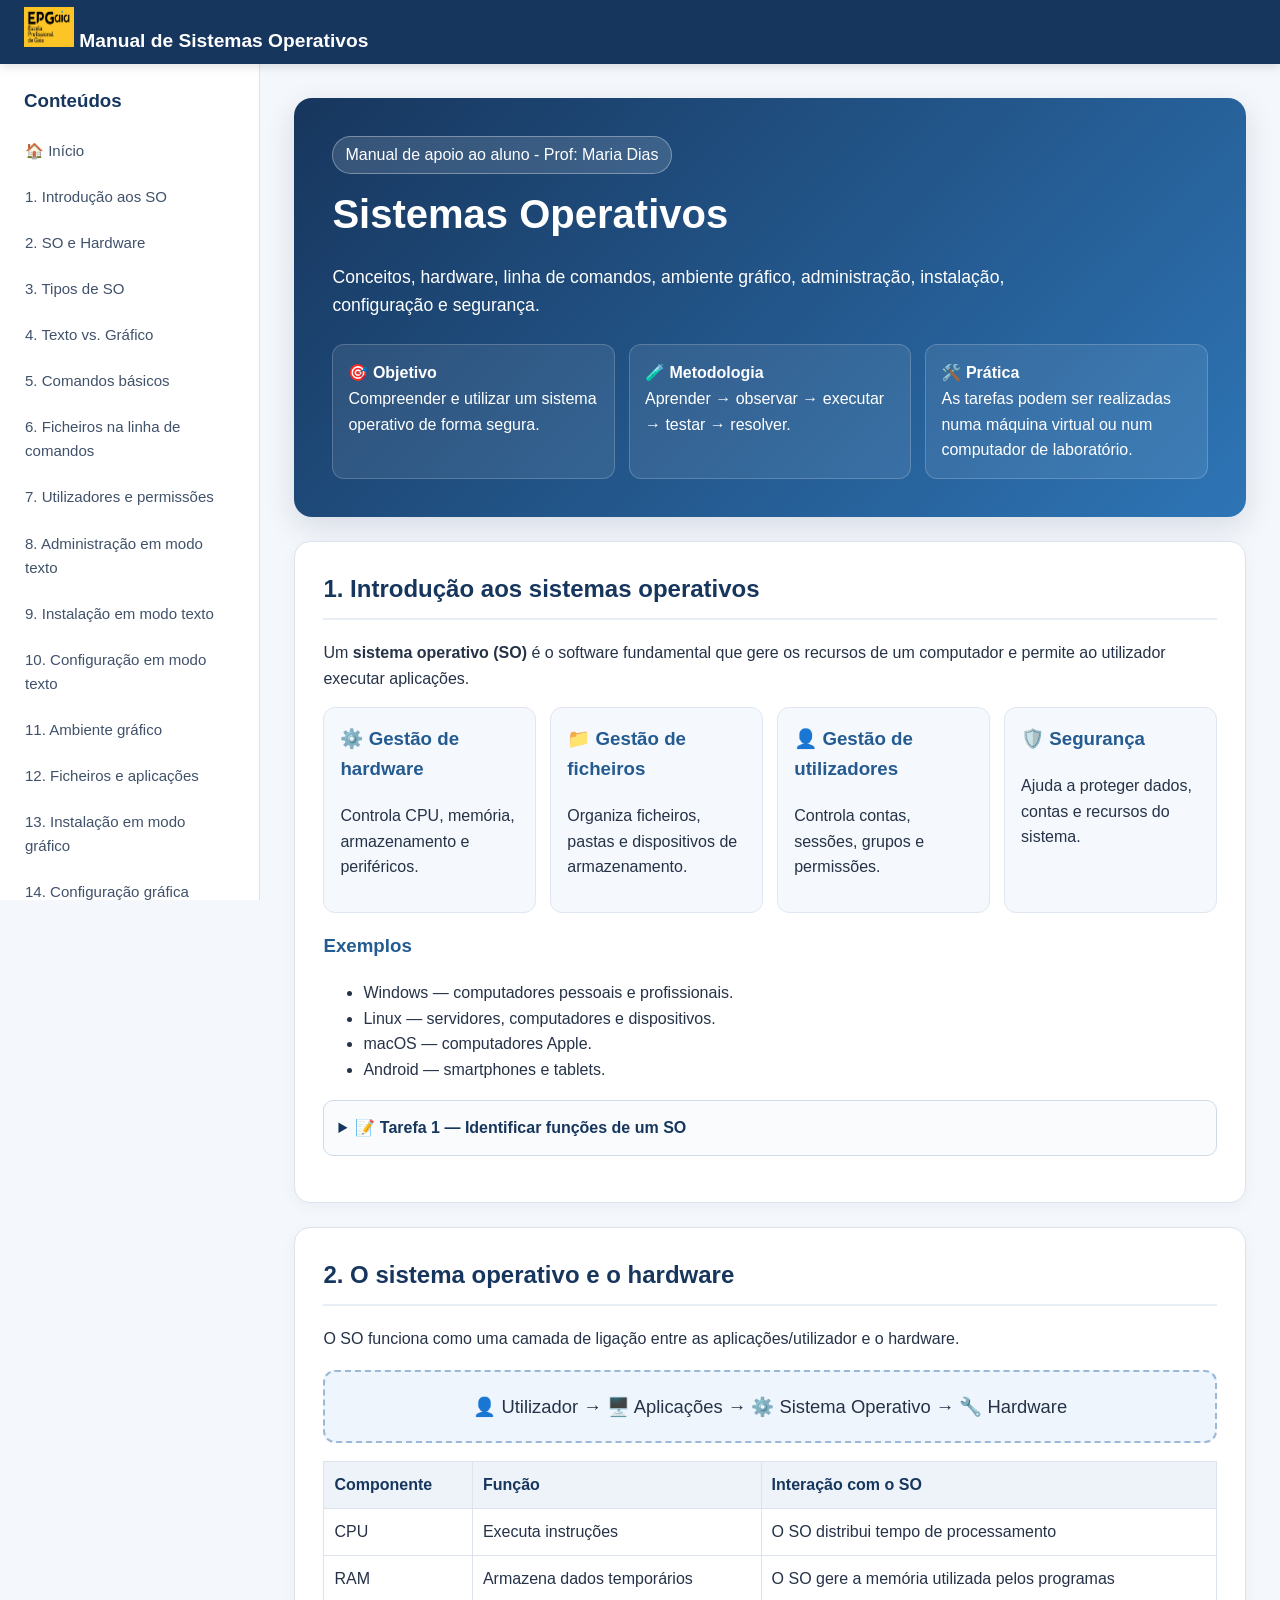
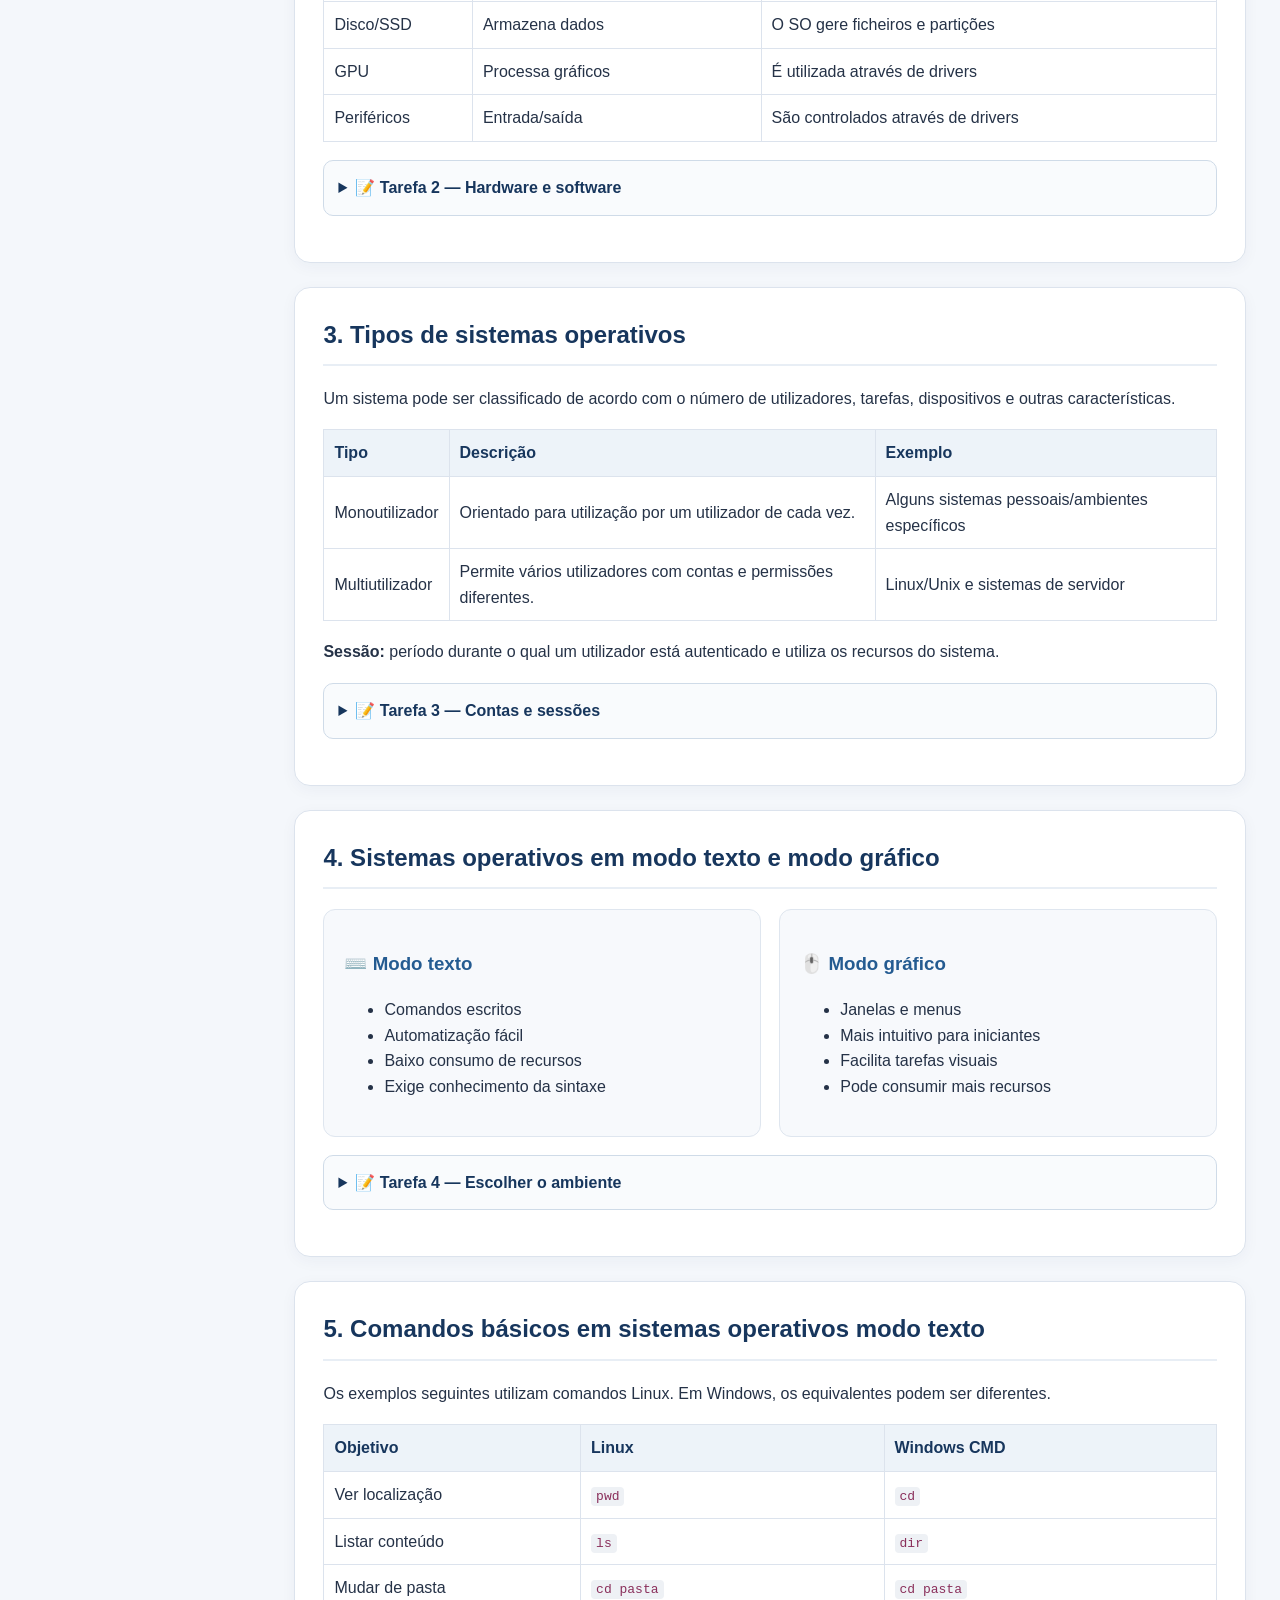
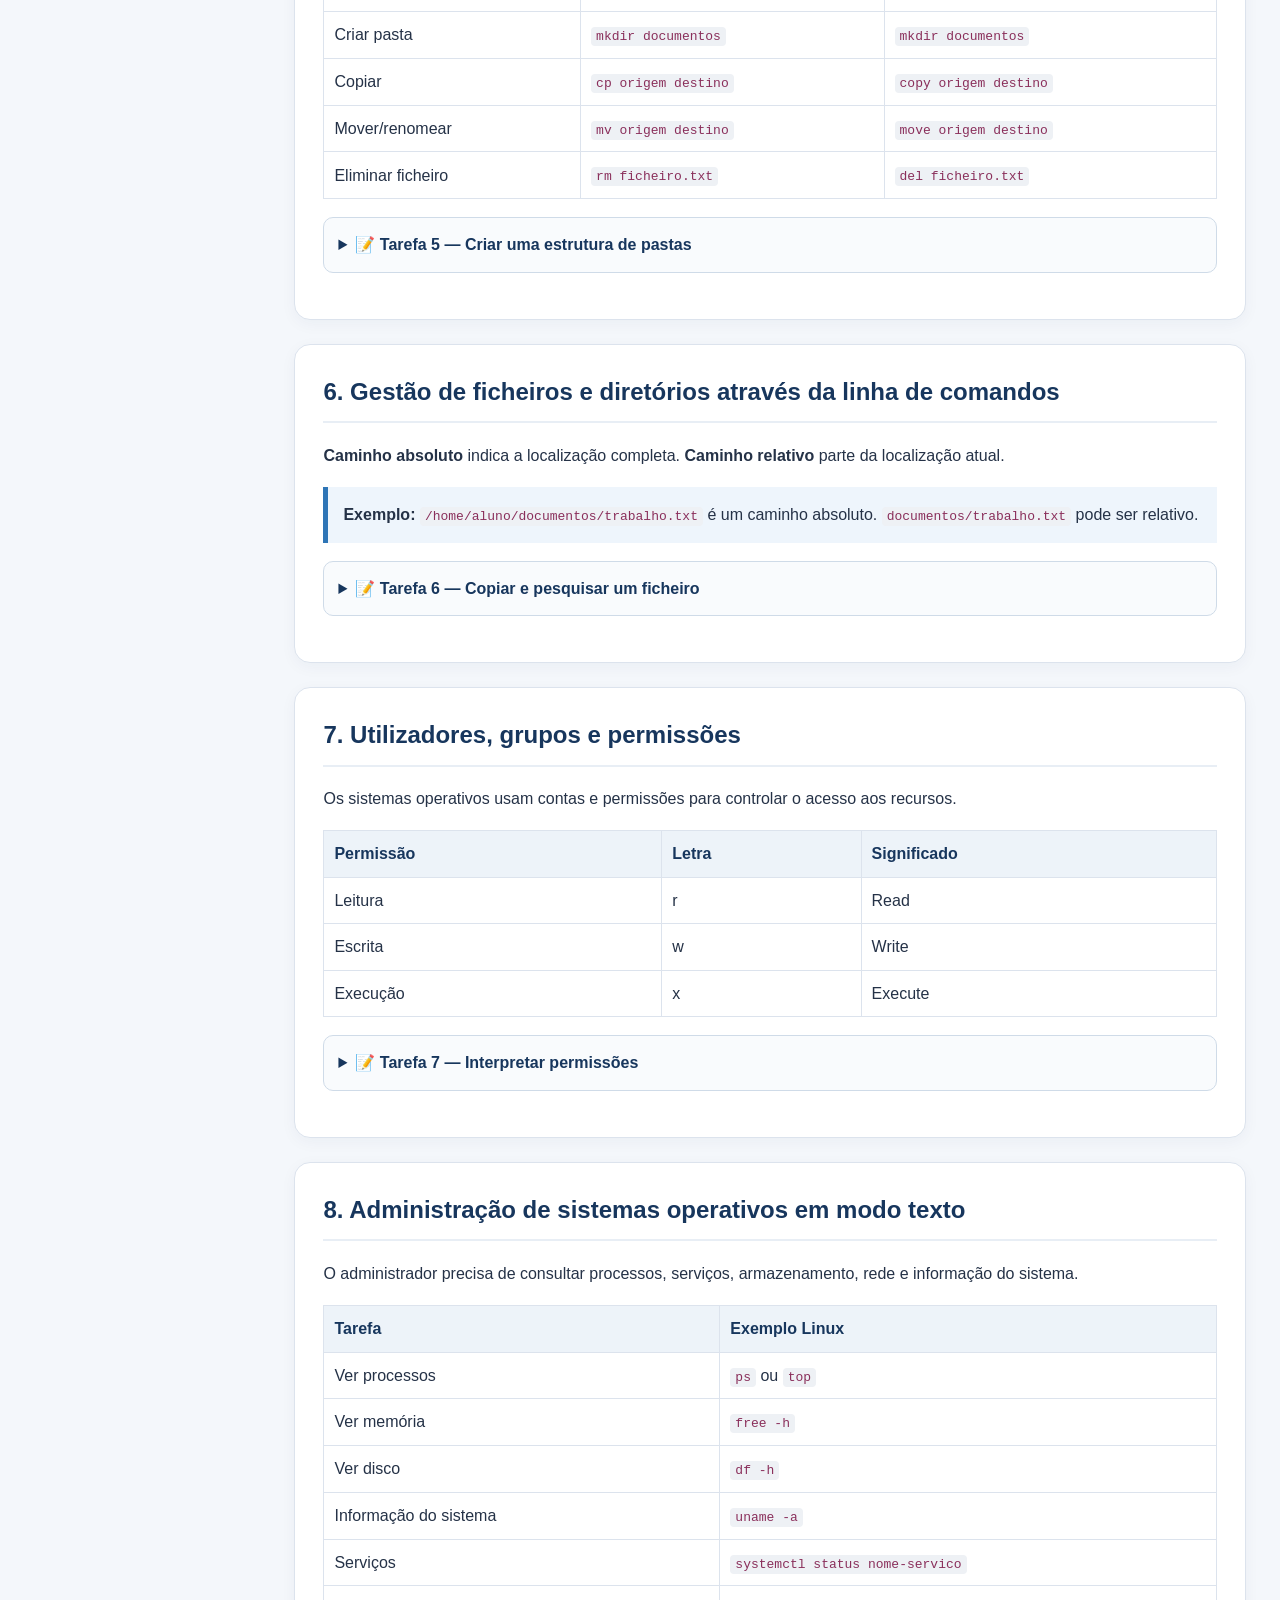
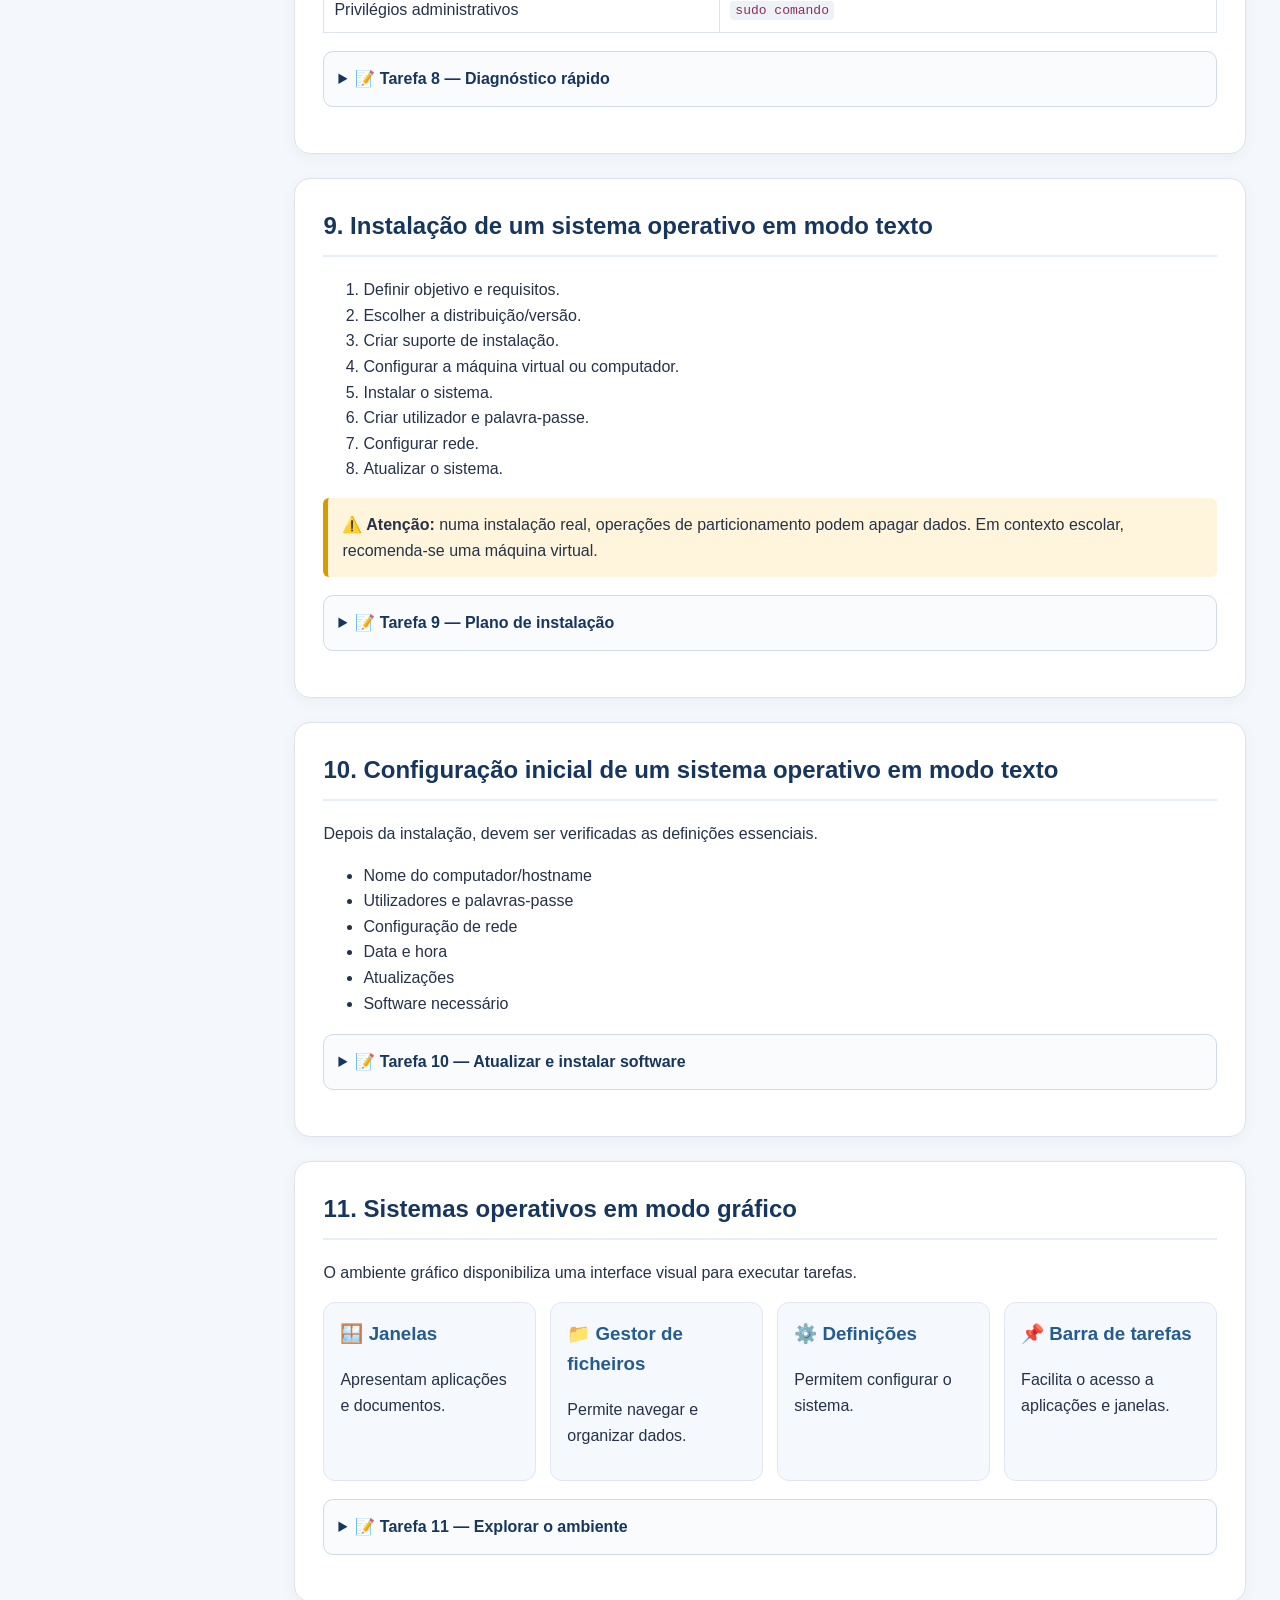
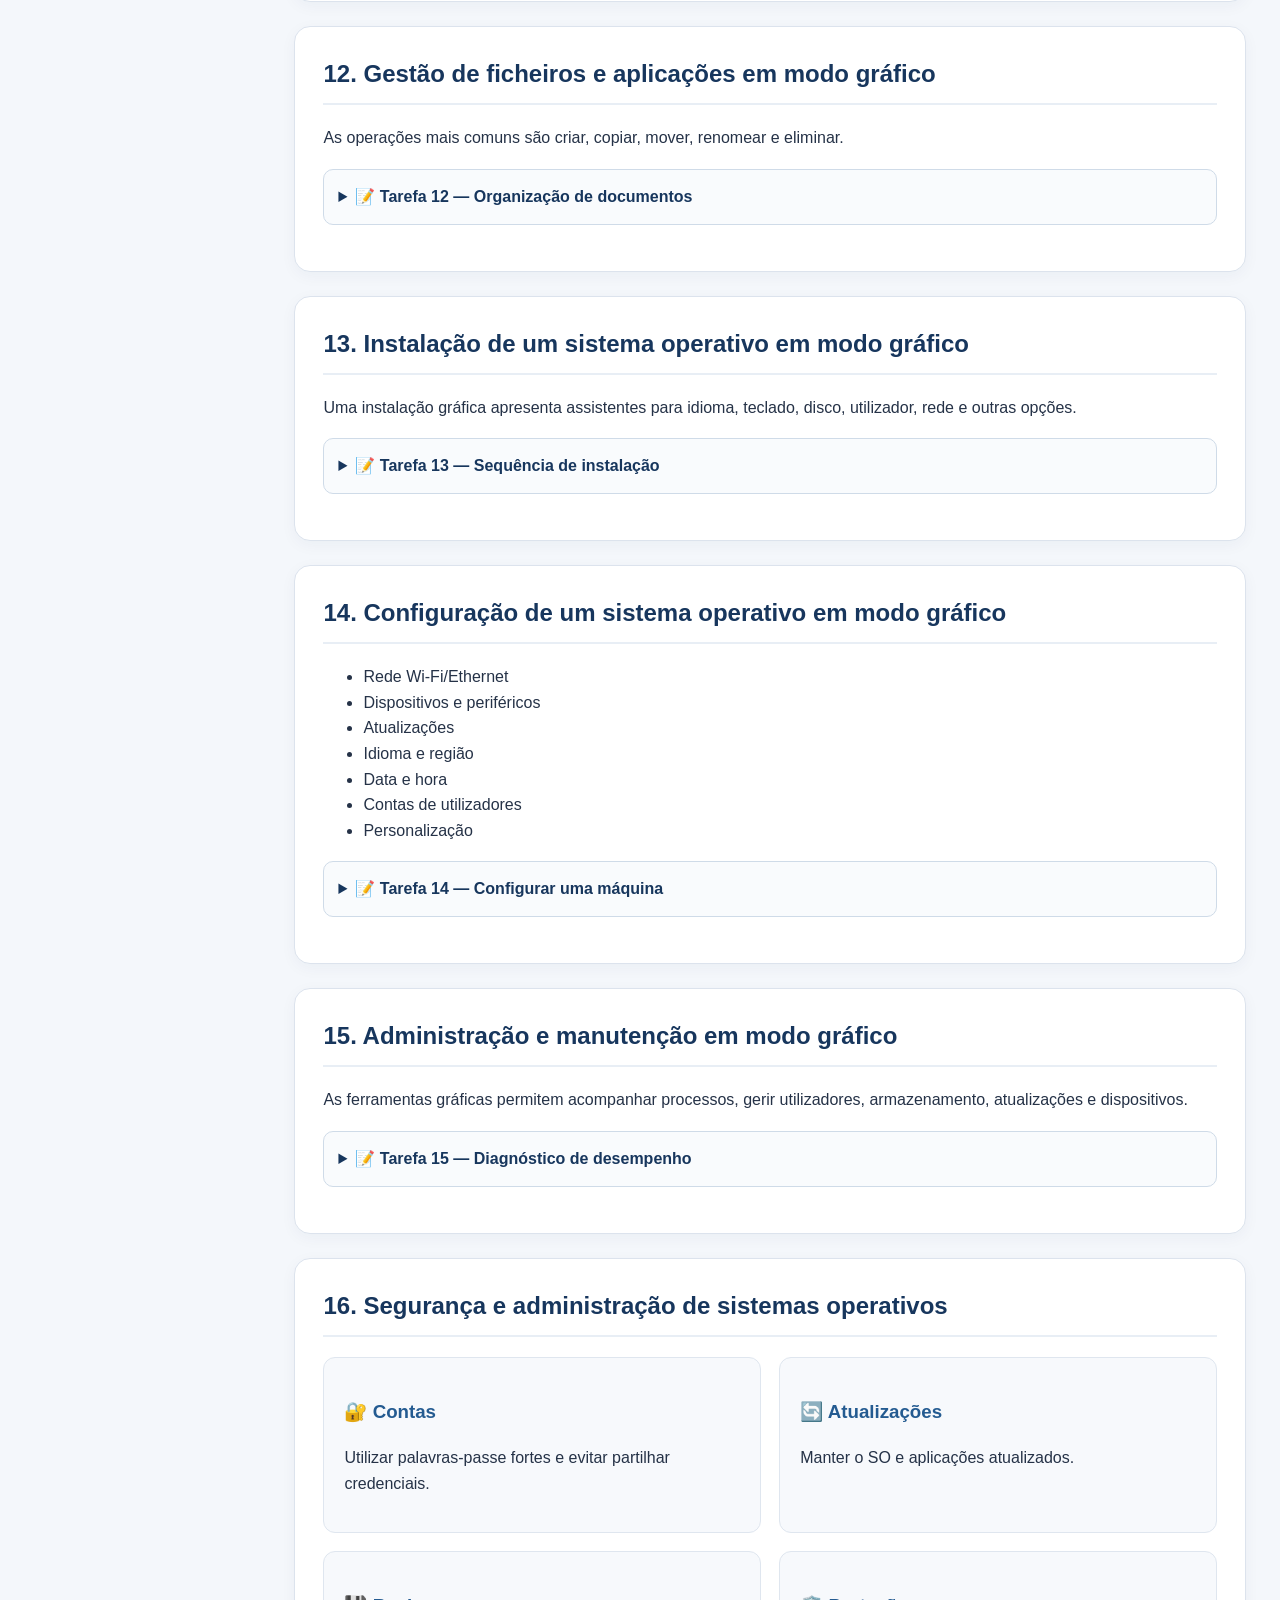
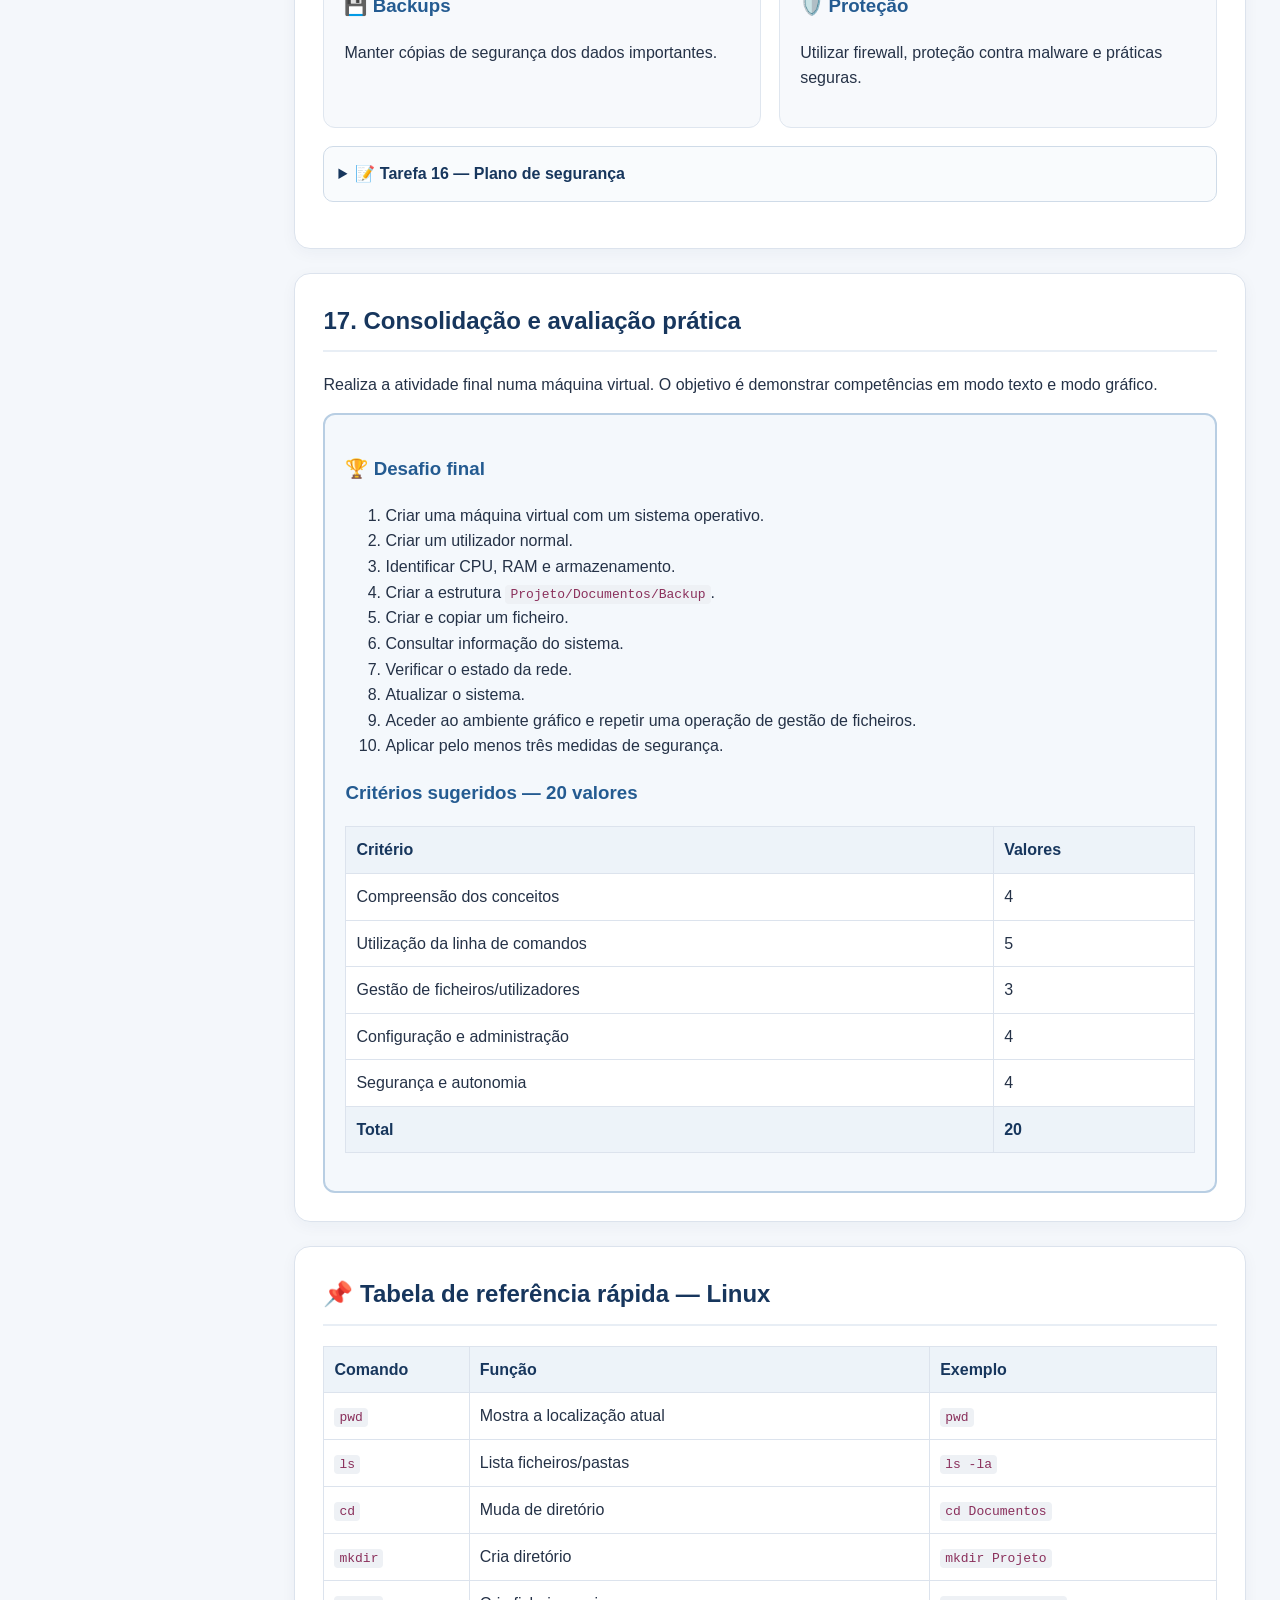
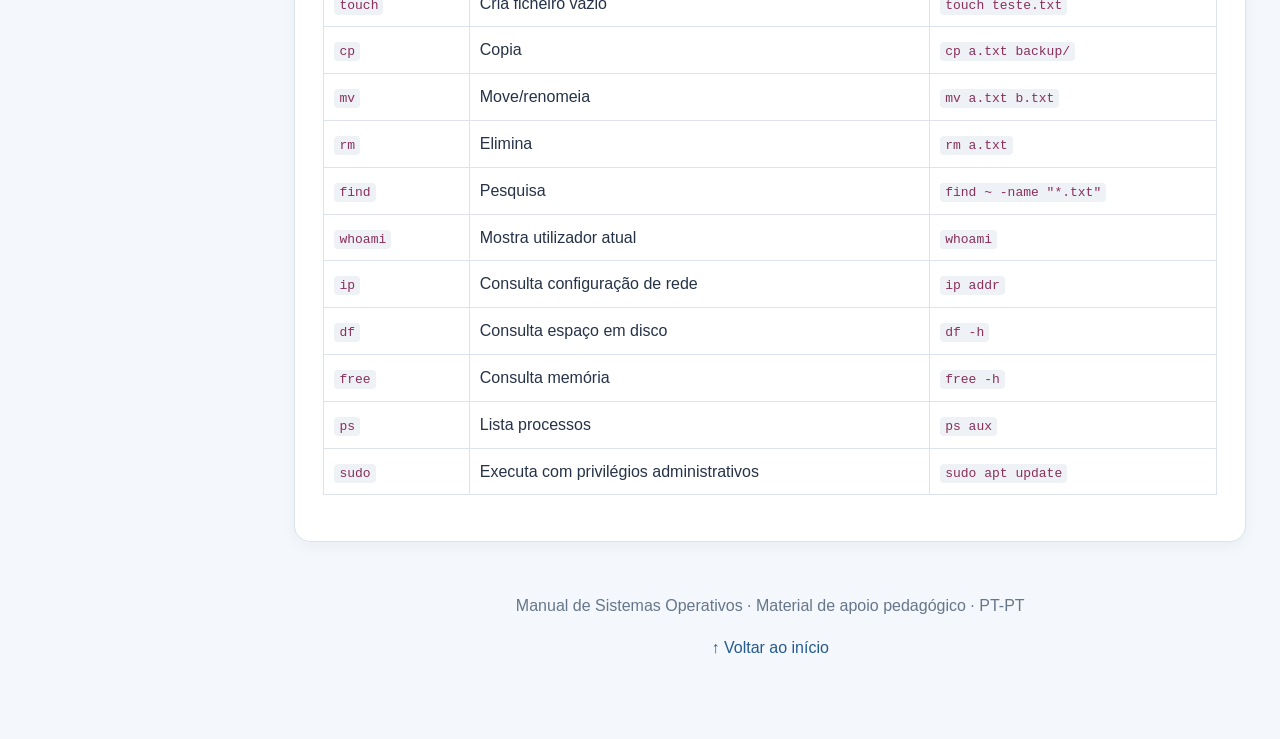
==== index.html @ 86d4cfb2 "Add files via upload" ====
<!DOCTYPE html>
<html lang="pt-PT">
<head>
  <meta charset="UTF-8">
  <meta name="viewport" content="width=device-width, initial-scale=1.0">
  <title>Manual de Sistemas Operativos</title>
  <link rel="stylesheet" href="style.css">
</head>
<body>
<header class="topbar">
  <div class="brand"><img src="logo.png" width="50" height="40">
 Manual de Sistemas Operativos</div>
  <button class="menu-btn" onclick="document.body.classList.toggle('menu-open')">☰</button>
</header>

<div class="layout">
<aside class="sidebar">
  <h3>Conteúdos</h3>
  <nav>
    <a href="#inicio">🏠 Início</a>
    <a href="#so">1. Introdução aos SO</a>
    <a href="#hardware">2. SO e Hardware</a>
    <a href="#tipos">3. Tipos de SO</a>
    <a href="#texto-grafico">4. Texto vs. Gráfico</a>
    <a href="#comandos">5. Comandos básicos</a>
    <a href="#ficheiros-cli">6. Ficheiros na linha de comandos</a>
    <a href="#utilizadores">7. Utilizadores e permissões</a>
    <a href="#admin-cli">8. Administração em modo texto</a>
    <a href="#instalacao-cli">9. Instalação em modo texto</a>
    <a href="#config-cli">10. Configuração em modo texto</a>
    <a href="#ambiente-grafico">11. Ambiente gráfico</a>
    <a href="#ficheiros-gui">12. Ficheiros e aplicações</a>
    <a href="#instalacao-gui">13. Instalação em modo gráfico</a>
    <a href="#config-gui">14. Configuração gráfica</a>
    <a href="#admin-gui">15. Administração e manutenção</a>
    <a href="#seguranca">16. Segurança</a>
    <a href="#avaliacao">17. Consolidação e avaliação</a>
    <a href="#comandos-ref">📌 Tabela de comandos</a>
  </nav>
</aside>

<main class="content">
<section id="inicio" class="hero">
  <span class="badge">Manual de apoio ao aluno - Prof: Maria Dias</span>
  <h1>Sistemas Operativos</h1>
  <p>Conceitos, hardware, linha de comandos, ambiente gráfico, administração, instalação, configuração e segurança.</p>
  <div class="hero-grid">
    <div><strong>🎯 Objetivo</strong><br>Compreender e utilizar um sistema operativo de forma segura.</div>
    <div><strong>🧪 Metodologia</strong><br>Aprender → observar → executar → testar → resolver.</div>
    <div><strong>🛠️ Prática</strong><br>As tarefas podem ser realizadas numa máquina virtual ou num computador de laboratório.</div>
  </div>
</section>

<section id="so" class="topic">
<h2>1. Introdução aos sistemas operativos</h2>
<p>Um <strong>sistema operativo (SO)</strong> é o software fundamental que gere os recursos de um computador e permite ao utilizador executar aplicações.</p>
<div class="cards">
<div class="card"><h3>⚙️ Gestão de hardware</h3><p>Controla CPU, memória, armazenamento e periféricos.</p></div>
<div class="card"><h3>📁 Gestão de ficheiros</h3><p>Organiza ficheiros, pastas e dispositivos de armazenamento.</p></div>
<div class="card"><h3>👤 Gestão de utilizadores</h3><p>Controla contas, sessões, grupos e permissões.</p></div>
<div class="card"><h3>🛡️ Segurança</h3><p>Ajuda a proteger dados, contas e recursos do sistema.</p></div>
</div>
<h3>Exemplos</h3>
<ul><li>Windows — computadores pessoais e profissionais.</li><li>Linux — servidores, computadores e dispositivos.</li><li>macOS — computadores Apple.</li><li>Android — smartphones e tablets.</li></ul>
<details><summary>📝 Tarefa 1 — Identificar funções de um SO</summary>
<p><strong>Enunciado:</strong> Indica quatro funções de um sistema operativo e apresenta dois exemplos de sistemas operativos.</p>
<p><strong>Resolução exemplo:</strong> Gestão do hardware, gestão de ficheiros, gestão de utilizadores e gestão de processos. Exemplos: Windows e Linux.</p>
</details>
</section>

<section id="hardware" class="topic">
<h2>2. O sistema operativo e o hardware</h2>
<p>O SO funciona como uma camada de ligação entre as aplicações/utilizador e o hardware.</p>
<div class="diagram">👤 Utilizador → 🖥️ Aplicações → ⚙️ Sistema Operativo → 🔧 Hardware</div>
<table><tr><th>Componente</th><th>Função</th><th>Interação com o SO</th></tr>
<tr><td>CPU</td><td>Executa instruções</td><td>O SO distribui tempo de processamento</td></tr>
<tr><td>RAM</td><td>Armazena dados temporários</td><td>O SO gere a memória utilizada pelos programas</td></tr>
<tr><td>Disco/SSD</td><td>Armazena dados</td><td>O SO gere ficheiros e partições</td></tr>
<tr><td>GPU</td><td>Processa gráficos</td><td>É utilizada através de drivers</td></tr>
<tr><td>Periféricos</td><td>Entrada/saída</td><td>São controlados através de drivers</td></tr>
</table>
<details><summary>📝 Tarefa 2 — Hardware e software</summary>
<p><strong>Enunciado:</strong> Um aluno abre um editor de texto e escreve uma frase. Identifica pelo menos quatro componentes de hardware envolvidos.</p>
<p><strong>Resolução exemplo:</strong> CPU processa instruções; RAM mantém o programa e dados em utilização; teclado fornece entrada; monitor apresenta a informação; SSD pode armazenar o ficheiro.</p>
</details>
</section>

<section id="tipos" class="topic">
<h2>3. Tipos de sistemas operativos</h2>
<p>Um sistema pode ser classificado de acordo com o número de utilizadores, tarefas, dispositivos e outras características.</p>
<table><tr><th>Tipo</th><th>Descrição</th><th>Exemplo</th></tr>
<tr><td>Monoutilizador</td><td>Orientado para utilização por um utilizador de cada vez.</td><td>Alguns sistemas pessoais/ambientes específicos</td></tr>
<tr><td>Multiutilizador</td><td>Permite vários utilizadores com contas e permissões diferentes.</td><td>Linux/Unix e sistemas de servidor</td></tr>
</table>
<p><strong>Sessão:</strong> período durante o qual um utilizador está autenticado e utiliza os recursos do sistema.</p>
<details><summary>📝 Tarefa 3 — Contas e sessões</summary>
<p><strong>Enunciado:</strong> Explica a diferença entre utilizador e sessão.</p>
<p><strong>Resolução:</strong> O utilizador é uma identidade/conta com credenciais e permissões. A sessão é o período de utilização iniciado depois da autenticação.</p>
</details>
</section>

<section id="texto-grafico" class="topic">
<h2>4. Sistemas operativos em modo texto e modo gráfico</h2>
<div class="compare">
<div><h3>⌨️ Modo texto</h3><ul><li>Comandos escritos</li><li>Automatização fácil</li><li>Baixo consumo de recursos</li><li>Exige conhecimento da sintaxe</li></ul></div>
<div><h3>🖱️ Modo gráfico</h3><ul><li>Janelas e menus</li><li>Mais intuitivo para iniciantes</li><li>Facilita tarefas visuais</li><li>Pode consumir mais recursos</li></ul></div>
</div>
<details><summary>📝 Tarefa 4 — Escolher o ambiente</summary>
<p><strong>Enunciado:</strong> Para administrar remotamente um servidor, qual ambiente pode ser particularmente útil?</p>
<p><strong>Resolução exemplo:</strong> O modo texto/terminal é muito útil porque permite administrar o sistema através de SSH, executar comandos rapidamente e automatizar tarefas.</p>
</details>
</section>

<section id="comandos" class="topic">
<h2>5. Comandos básicos em sistemas operativos modo texto</h2>
<p>Os exemplos seguintes utilizam comandos Linux. Em Windows, os equivalentes podem ser diferentes.</p>
<table><tr><th>Objetivo</th><th>Linux</th><th>Windows CMD</th></tr>
<tr><td>Ver localização</td><td><code>pwd</code></td><td><code>cd</code></td></tr>
<tr><td>Listar conteúdo</td><td><code>ls</code></td><td><code>dir</code></td></tr>
<tr><td>Mudar de pasta</td><td><code>cd pasta</code></td><td><code>cd pasta</code></td></tr>
<tr><td>Criar pasta</td><td><code>mkdir documentos</code></td><td><code>mkdir documentos</code></td></tr>
<tr><td>Copiar</td><td><code>cp origem destino</code></td><td><code>copy origem destino</code></td></tr>
<tr><td>Mover/renomear</td><td><code>mv origem destino</code></td><td><code>move origem destino</code></td></tr>
<tr><td>Eliminar ficheiro</td><td><code>rm ficheiro.txt</code></td><td><code>del ficheiro.txt</code></td></tr>
</table>
<details><summary>📝 Tarefa 5 — Criar uma estrutura de pastas</summary>
<p><strong>Objetivo:</strong> criar <code>SO</code>, dentro dela <code>Textos</code> e <code>Imagens</code>.</p>
<p><strong>Resolução Linux:</strong></p>
<pre>mkdir SO
cd SO
mkdir Textos Imagens
ls</pre>
<p><strong>Resultado esperado:</strong> aparecem as pastas <code>Textos</code> e <code>Imagens</code>.</p>
</details>
</section>

<section id="ficheiros-cli" class="topic">
<h2>6. Gestão de ficheiros e diretórios através da linha de comandos</h2>
<p><strong>Caminho absoluto</strong> indica a localização completa. <strong>Caminho relativo</strong> parte da localização atual.</p>
<div class="callout"><strong>Exemplo:</strong> <code>/home/aluno/documentos/trabalho.txt</code> é um caminho absoluto. <code>documentos/trabalho.txt</code> pode ser relativo.</div>
<details><summary>📝 Tarefa 6 — Copiar e pesquisar um ficheiro</summary>
<p><strong>Enunciado:</strong> Cria <code>trabalho.txt</code>, copia-o para <code>backup</code> e procura-o no diretório pessoal.</p>
<p><strong>Resolução Linux:</strong></p>
<pre>touch trabalho.txt
mkdir backup
cp trabalho.txt backup/
find ~ -name "trabalho.txt"</pre>
</details>
</section>

<section id="utilizadores" class="topic">
<h2>7. Utilizadores, grupos e permissões</h2>
<p>Os sistemas operativos usam contas e permissões para controlar o acesso aos recursos.</p>
<table><tr><th>Permissão</th><th>Letra</th><th>Significado</th></tr>
<tr><td>Leitura</td><td>r</td><td>Read</td></tr>
<tr><td>Escrita</td><td>w</td><td>Write</td></tr>
<tr><td>Execução</td><td>x</td><td>Execute</td></tr>
</table>
<details><summary>📝 Tarefa 7 — Interpretar permissões</summary>
<p><strong>Enunciado:</strong> Interpreta <code>-rw-r--r--</code>.</p>
<p><strong>Resolução:</strong> O proprietário pode ler e escrever; o grupo pode ler; os restantes utilizadores podem ler. Não existe permissão de execução.</p>
</details>
</section>

<section id="admin-cli" class="topic">
<h2>8. Administração de sistemas operativos em modo texto</h2>
<p>O administrador precisa de consultar processos, serviços, armazenamento, rede e informação do sistema.</p>
<table><tr><th>Tarefa</th><th>Exemplo Linux</th></tr>
<tr><td>Ver processos</td><td><code>ps</code> ou <code>top</code></td></tr>
<tr><td>Ver memória</td><td><code>free -h</code></td></tr>
<tr><td>Ver disco</td><td><code>df -h</code></td></tr>
<tr><td>Informação do sistema</td><td><code>uname -a</code></td></tr>
<tr><td>Serviços</td><td><code>systemctl status nome-servico</code></td></tr>
<tr><td>Privilégios administrativos</td><td><code>sudo comando</code></td></tr>
</table>
<details><summary>📝 Tarefa 8 — Diagnóstico rápido</summary>
<p><strong>Enunciado:</strong> Um computador está com pouco espaço em disco. Que comando podes usar primeiro?</p>
<p><strong>Resolução:</strong> <code>df -h</code> permite consultar o espaço utilizado e disponível nos sistemas de ficheiros.</p>
</details>
</section>

<section id="instalacao-cli" class="topic">
<h2>9. Instalação de um sistema operativo em modo texto</h2>
<ol><li>Definir objetivo e requisitos.</li><li>Escolher a distribuição/versão.</li><li>Criar suporte de instalação.</li><li>Configurar a máquina virtual ou computador.</li><li>Instalar o sistema.</li><li>Criar utilizador e palavra-passe.</li><li>Configurar rede.</li><li>Atualizar o sistema.</li></ol>
<div class="warning"><strong>⚠️ Atenção:</strong> numa instalação real, operações de particionamento podem apagar dados. Em contexto escolar, recomenda-se uma máquina virtual.</div>
<details><summary>📝 Tarefa 9 — Plano de instalação</summary>
<p><strong>Enunciado:</strong> Cria um plano de instalação de Ubuntu Server numa máquina virtual.</p>
<p><strong>Resolução exemplo:</strong> Criar VM → definir RAM/CPU/disco → associar ISO → iniciar instalação → criar utilizador → configurar rede → atualizar pacotes → testar ligação.</p>
</details>
</section>

<section id="config-cli" class="topic">
<h2>10. Configuração inicial de um sistema operativo em modo texto</h2>
<p>Depois da instalação, devem ser verificadas as definições essenciais.</p>
<ul><li>Nome do computador/hostname</li><li>Utilizadores e palavras-passe</li><li>Configuração de rede</li><li>Data e hora</li><li>Atualizações</li><li>Software necessário</li></ul>
<details><summary>📝 Tarefa 10 — Atualizar e instalar software</summary>
<p><strong>Enunciado:</strong> Num Ubuntu/Debian, atualiza a lista de pacotes e instala o editor <code>nano</code>.</p>
<p><strong>Resolução:</strong></p>
<pre>sudo apt update
sudo apt install nano</pre>
</details>
</section>

<section id="ambiente-grafico" class="topic">
<h2>11. Sistemas operativos em modo gráfico</h2>
<p>O ambiente gráfico disponibiliza uma interface visual para executar tarefas.</p>
<div class="cards">
<div class="card"><h3>🪟 Janelas</h3><p>Apresentam aplicações e documentos.</p></div>
<div class="card"><h3>📁 Gestor de ficheiros</h3><p>Permite navegar e organizar dados.</p></div>
<div class="card"><h3>⚙️ Definições</h3><p>Permitem configurar o sistema.</p></div>
<div class="card"><h3>📌 Barra de tarefas</h3><p>Facilita o acesso a aplicações e janelas.</p></div>
</div>
<details><summary>📝 Tarefa 11 — Explorar o ambiente</summary>
<p><strong>Enunciado:</strong> Abre o gestor de ficheiros e identifica: diretório pessoal, barra de navegação, área de conteúdo e definições.</p>
<p><strong>Resolução exemplo:</strong> O aluno deve indicar corretamente cada componente e explicar a sua função.</p>
</details>
</section>

<section id="ficheiros-gui" class="topic">
<h2>12. Gestão de ficheiros e aplicações em modo gráfico</h2>
<p>As operações mais comuns são criar, copiar, mover, renomear e eliminar.</p>
<details><summary>📝 Tarefa 12 — Organização de documentos</summary>
<p><strong>Enunciado:</strong> No ambiente gráfico, cria a pasta <code>ProjetoSO</code> com subpastas <code>Documentos</code>, <code>Imagens</code> e <code>Backup</code>. Cria um ficheiro de texto e copia-o para Backup.</p>
<p><strong>Resolução exemplo:</strong> Criar pasta → abrir pasta → criar três subpastas → criar ficheiro em Documentos → selecionar ficheiro → Copiar → abrir Backup → Colar.</p>
</details>
</section>

<section id="instalacao-gui" class="topic">
<h2>13. Instalação de um sistema operativo em modo gráfico</h2>
<p>Uma instalação gráfica apresenta assistentes para idioma, teclado, disco, utilizador, rede e outras opções.</p>
<details><summary>📝 Tarefa 13 — Sequência de instalação</summary>
<p><strong>Enunciado:</strong> Ordena: criar utilizador; selecionar idioma; particionar disco; configurar teclado; instalar ficheiros.</p>
<p><strong>Resolução exemplo:</strong> Idioma → teclado → disco/partições → instalação dos ficheiros → criação/configuração do utilizador. A ordem exata pode variar conforme o instalador.</p>
</details>
</section>

<section id="config-gui" class="topic">
<h2>14. Configuração de um sistema operativo em modo gráfico</h2>
<ul><li>Rede Wi-Fi/Ethernet</li><li>Dispositivos e periféricos</li><li>Atualizações</li><li>Idioma e região</li><li>Data e hora</li><li>Contas de utilizadores</li><li>Personalização</li></ul>
<details><summary>📝 Tarefa 14 — Configurar uma máquina</summary>
<p><strong>Enunciado:</strong> Configura uma máquina para um novo utilizador: define idioma PT-PT, data/hora corretas, rede e atualizações.</p>
<p><strong>Resolução exemplo:</strong> Abrir Definições → Região/Idioma → Data e hora → Rede → Atualizações → reiniciar se necessário → testar Internet.</p>
</details>
</section>

<section id="admin-gui" class="topic">
<h2>15. Administração e manutenção em modo gráfico</h2>
<p>As ferramentas gráficas permitem acompanhar processos, gerir utilizadores, armazenamento, atualizações e dispositivos.</p>
<details><summary>📝 Tarefa 15 — Diagnóstico de desempenho</summary>
<p><strong>Enunciado:</strong> Um programa deixou de responder. Como podes verificar o problema?</p>
<p><strong>Resolução exemplo:</strong> Abrir o Gestor de Tarefas/Monitor do Sistema, identificar o processo que não responde, verificar CPU/RAM e, se necessário, terminar a aplicação.</p>
</details>
</section>

<section id="seguranca" class="topic">
<h2>16. Segurança e administração de sistemas operativos</h2>
<div class="security-grid">
<div><h3>🔐 Contas</h3><p>Utilizar palavras-passe fortes e evitar partilhar credenciais.</p></div>
<div><h3>🔄 Atualizações</h3><p>Manter o SO e aplicações atualizados.</p></div>
<div><h3>💾 Backups</h3><p>Manter cópias de segurança dos dados importantes.</p></div>
<div><h3>🛡️ Proteção</h3><p>Utilizar firewall, proteção contra malware e práticas seguras.</p></div>
</div>
<details><summary>📝 Tarefa 16 — Plano de segurança</summary>
<p><strong>Enunciado:</strong> Cria cinco regras de segurança para um computador escolar.</p>
<p><strong>Resolução exemplo:</strong> 1) Usar palavra-passe forte; 2) não partilhar credenciais; 3) atualizar o SO; 4) realizar backups; 5) não instalar software de fontes desconhecidas.</p>
</details>
</section>

<section id="avaliacao" class="topic">
<h2>17. Consolidação e avaliação prática</h2>
<p>Realiza a atividade final numa máquina virtual. O objetivo é demonstrar competências em modo texto e modo gráfico.</p>
<div class="task-final">
<h3>🏆 Desafio final</h3>
<ol>
<li>Criar uma máquina virtual com um sistema operativo.</li>
<li>Criar um utilizador normal.</li>
<li>Identificar CPU, RAM e armazenamento.</li>
<li>Criar a estrutura <code>Projeto/Documentos/Backup</code>.</li>
<li>Criar e copiar um ficheiro.</li>
<li>Consultar informação do sistema.</li>
<li>Verificar o estado da rede.</li>
<li>Atualizar o sistema.</li>
<li>Aceder ao ambiente gráfico e repetir uma operação de gestão de ficheiros.</li>
<li>Aplicar pelo menos três medidas de segurança.</li>
</ol>
<h3>Critérios sugeridos — 20 valores</h3>
<table><tr><th>Critério</th><th>Valores</th></tr>
<tr><td>Compreensão dos conceitos</td><td>4</td></tr>
<tr><td>Utilização da linha de comandos</td><td>5</td></tr>
<tr><td>Gestão de ficheiros/utilizadores</td><td>3</td></tr>
<tr><td>Configuração e administração</td><td>4</td></tr>
<tr><td>Segurança e autonomia</td><td>4</td></tr>
<tr><th>Total</th><th>20</th></tr>
</table>
</div>
</section>

<section id="comandos-ref" class="topic">
<h2>📌 Tabela de referência rápida — Linux</h2>
<table><tr><th>Comando</th><th>Função</th><th>Exemplo</th></tr>
<tr><td><code>pwd</code></td><td>Mostra a localização atual</td><td><code>pwd</code></td></tr>
<tr><td><code>ls</code></td><td>Lista ficheiros/pastas</td><td><code>ls -la</code></td></tr>
<tr><td><code>cd</code></td><td>Muda de diretório</td><td><code>cd Documentos</code></td></tr>
<tr><td><code>mkdir</code></td><td>Cria diretório</td><td><code>mkdir Projeto</code></td></tr>
<tr><td><code>touch</code></td><td>Cria ficheiro vazio</td><td><code>touch teste.txt</code></td></tr>
<tr><td><code>cp</code></td><td>Copia</td><td><code>cp a.txt backup/</code></td></tr>
<tr><td><code>mv</code></td><td>Move/renomeia</td><td><code>mv a.txt b.txt</code></td></tr>
<tr><td><code>rm</code></td><td>Elimina</td><td><code>rm a.txt</code></td></tr>
<tr><td><code>find</code></td><td>Pesquisa</td><td><code>find ~ -name "*.txt"</code></td></tr>
<tr><td><code>whoami</code></td><td>Mostra utilizador atual</td><td><code>whoami</code></td></tr>
<tr><td><code>ip</code></td><td>Consulta configuração de rede</td><td><code>ip addr</code></td></tr>
<tr><td><code>df</code></td><td>Consulta espaço em disco</td><td><code>df -h</code></td></tr>
<tr><td><code>free</code></td><td>Consulta memória</td><td><code>free -h</code></td></tr>
<tr><td><code>ps</code></td><td>Lista processos</td><td><code>ps aux</code></td></tr>
<tr><td><code>sudo</code></td><td>Executa com privilégios administrativos</td><td><code>sudo apt update</code></td></tr>
</table>
</section>

<footer>
<p>Manual de Sistemas Operativos · Material de apoio pedagógico · PT-PT</p>
<p><a href="#inicio">↑ Voltar ao início</a></p>
</footer>
</main>
</div>
</body>
</html>
---- style.css ----
*{box-sizing:border-box}html{scroll-behavior:smooth}body{margin:0;font-family:Arial,Helvetica,sans-serif;background:#f4f7fb;color:#253247;line-height:1.6}.topbar{position:sticky;top:0;z-index:20;height:64px;background:#17365d;color:#fff;display:flex;align-items:center;justify-content:space-between;padding:0 24px;box-shadow:0 2px 10px #0002}.brand{font-size:1.2rem;font-weight:700}.menu-btn{display:none;background:none;border:0;color:#fff;font-size:1.6rem}.layout{display:flex;min-height:calc(100vh - 64px)}.sidebar{width:280px;background:#fff;border-right:1px solid #dce3ed;position:sticky;top:64px;height:calc(100vh - 64px);overflow-y:auto;padding:22px 14px}.sidebar h3{margin:0 10px 14px;color:#17365d}.sidebar nav{display:flex;flex-direction:column;gap:4px}.sidebar a{text-decoration:none;color:#40516a;padding:9px 11px;border-radius:8px;font-size:.94rem}.sidebar a:hover{background:#eaf2fb;color:#17365d}.content{width:min(1100px,100%);padding:34px;margin:auto}.hero{background:linear-gradient(135deg,#17365d,#2e75b6);color:#fff;border-radius:18px;padding:38px;box-shadow:0 10px 30px #17365d22}.hero h1{font-size:2.5rem;margin:8px 0}.hero p{font-size:1.1rem;max-width:760px}.badge{display:inline-block;background:#ffffff22;border:1px solid #ffffff55;border-radius:999px;padding:5px 12px}.hero-grid{display:grid;grid-template-columns:repeat(3,1fr);gap:14px;margin-top:25px}.hero-grid div{background:#ffffff15;border:1px solid #ffffff30;border-radius:12px;padding:15px}.topic{background:#fff;border:1px solid #dce3ed;border-radius:16px;padding:28px;margin-top:24px;box-shadow:0 4px 16px #1b365d0b}.topic h2{color:#17365d;margin-top:0;border-bottom:2px solid #e8eef5;padding-bottom:10px}.topic h3{color:#245b91}.cards{display:grid;grid-template-columns:repeat(4,1fr);gap:14px}.card{background:#f5f8fc;border:1px solid #e0e7f0;border-radius:12px;padding:16px}.card h3{margin-top:0}.diagram{text-align:center;background:#eef5fc;border:2px dashed #9db8d5;border-radius:12px;padding:20px;font-size:1.15rem;margin:18px 0}.compare,.security-grid{display:grid;grid-template-columns:1fr 1fr;gap:18px}.compare>div,.security-grid>div{background:#f7f9fc;border:1px solid #dfe6ef;border-radius:12px;padding:20px}.callout{border-left:5px solid #2e75b6;background:#eef5fc;padding:15px;margin:18px 0}table{width:100%;border-collapse:collapse;margin:18px 0;background:#fff}th,td{border:1px solid #dce3ed;padding:10px;text-align:left}th{background:#edf3f9;color:#17365d}code{background:#eef1f5;padding:2px 5px;border-radius:4px;color:#8a2f5b}pre{background:#17202d;color:#e8eef5;padding:16px;border-radius:10px;overflow:auto}details{margin:18px 0;border:1px solid #cfdbe8;border-radius:10px;background:#f9fbfd;padding:0}summary{cursor:pointer;font-weight:700;padding:14px;color:#17365d}details p,details pre{margin:0 16px 16px}.warning{background:#fff5dc;border-left:5px solid #d99a00;padding:14px;border-radius:6px}.task-final{background:#f4f8fc;border:2px solid #b8cee3;padding:20px;border-radius:12px}footer{text-align:center;padding:35px 10px;color:#66768b}footer a{color:#245b91;text-decoration:none}@media(max-width:900px){.sidebar{width:235px}.cards{grid-template-columns:repeat(2,1fr)}.hero-grid{grid-template-columns:1fr}}@media(max-width:700px){.menu-btn{display:block}.sidebar{position:fixed;left:-290px;z-index:15;transition:left .2s}.menu-open .sidebar{left:0}.content{padding:18px}.hero{padding:25px}.hero h1{font-size:2rem}.cards,.compare,.security-grid{grid-template-columns:1fr}table{font-size:.88rem;display:block;overflow-x:auto}.topic{padding:20px}}
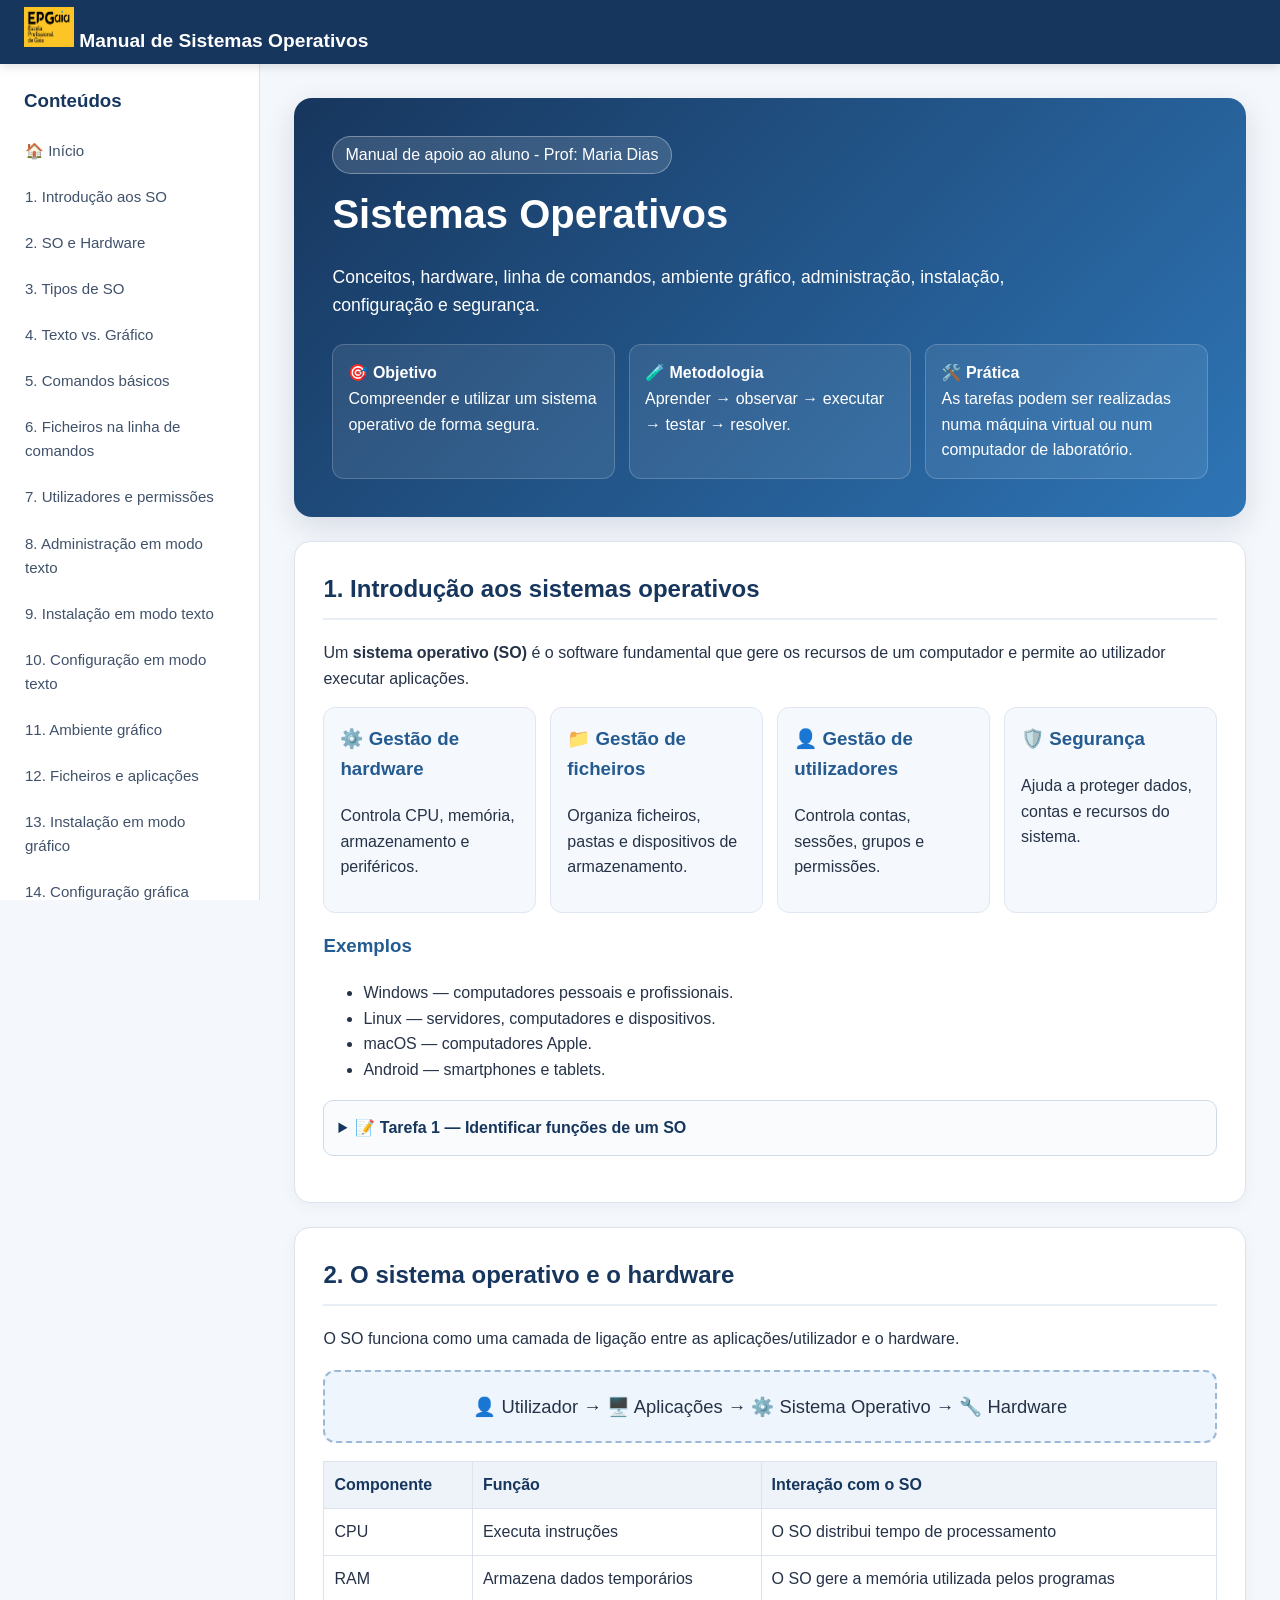
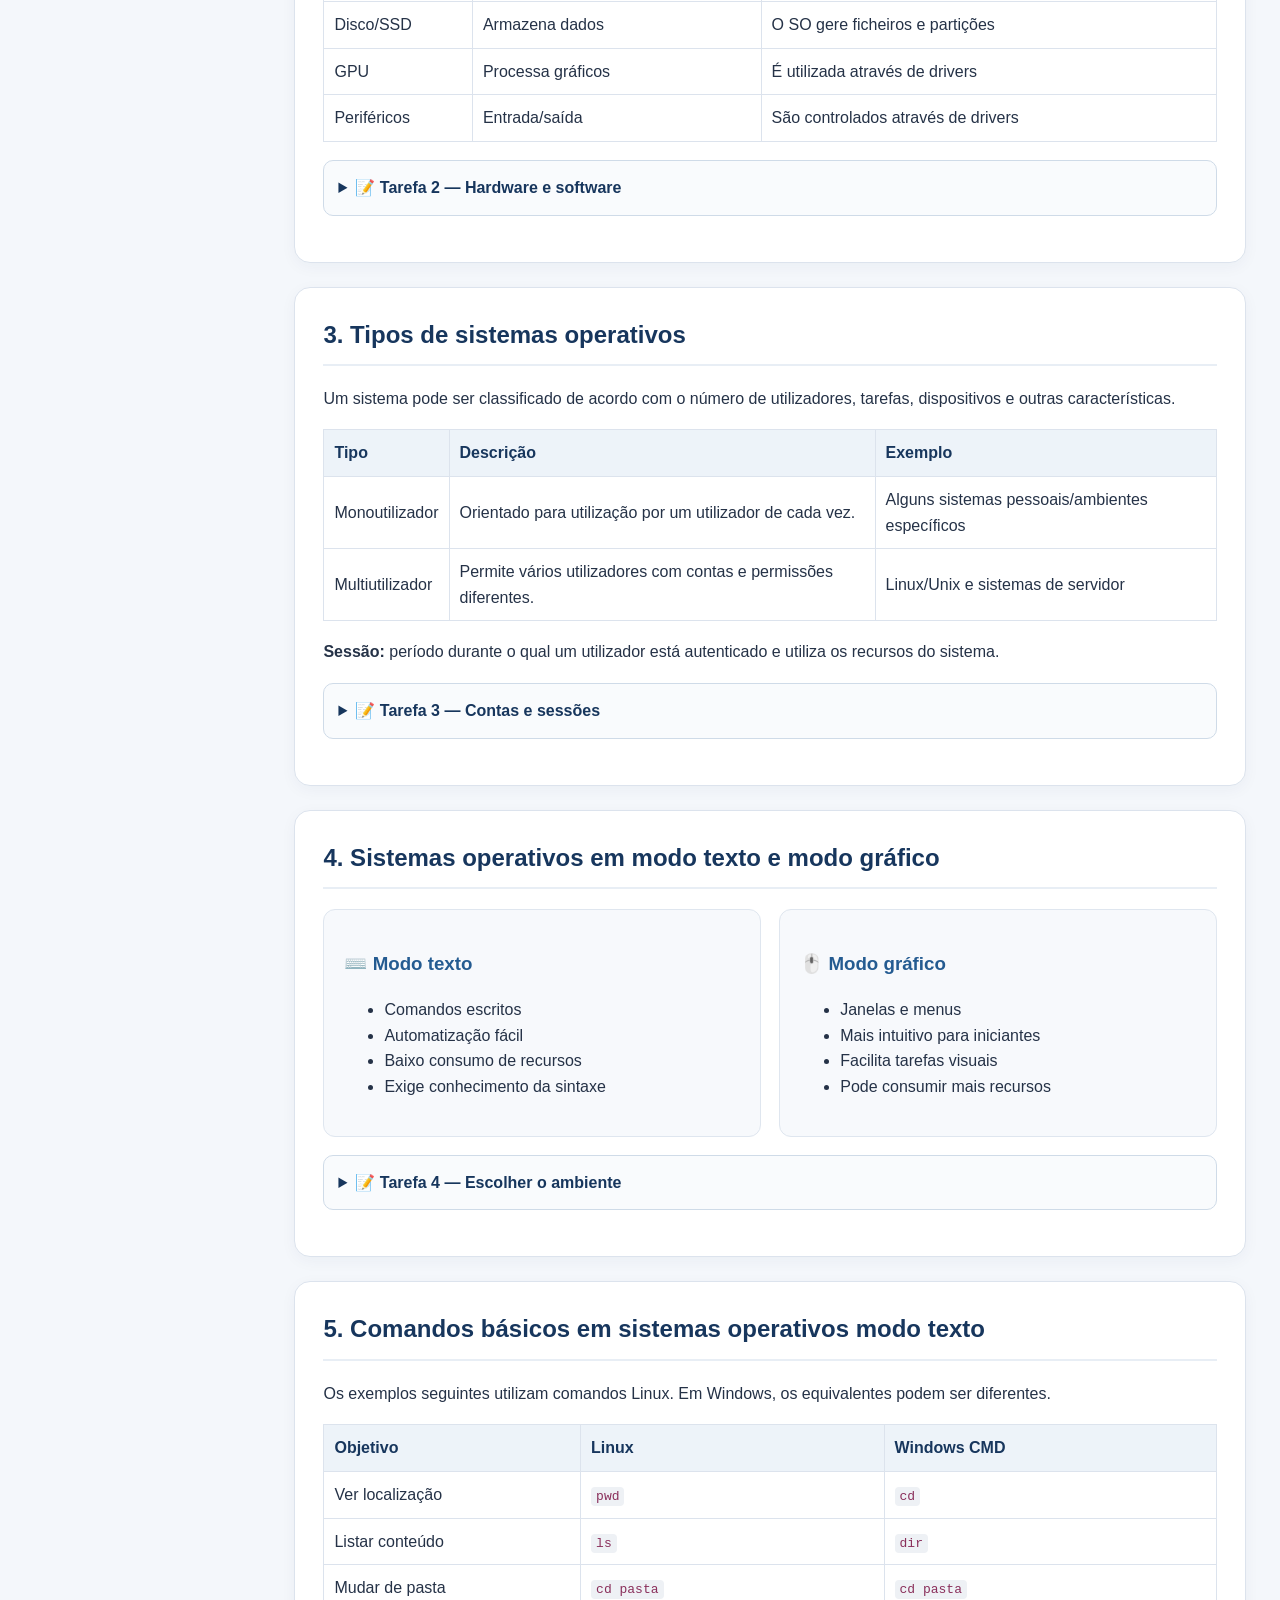
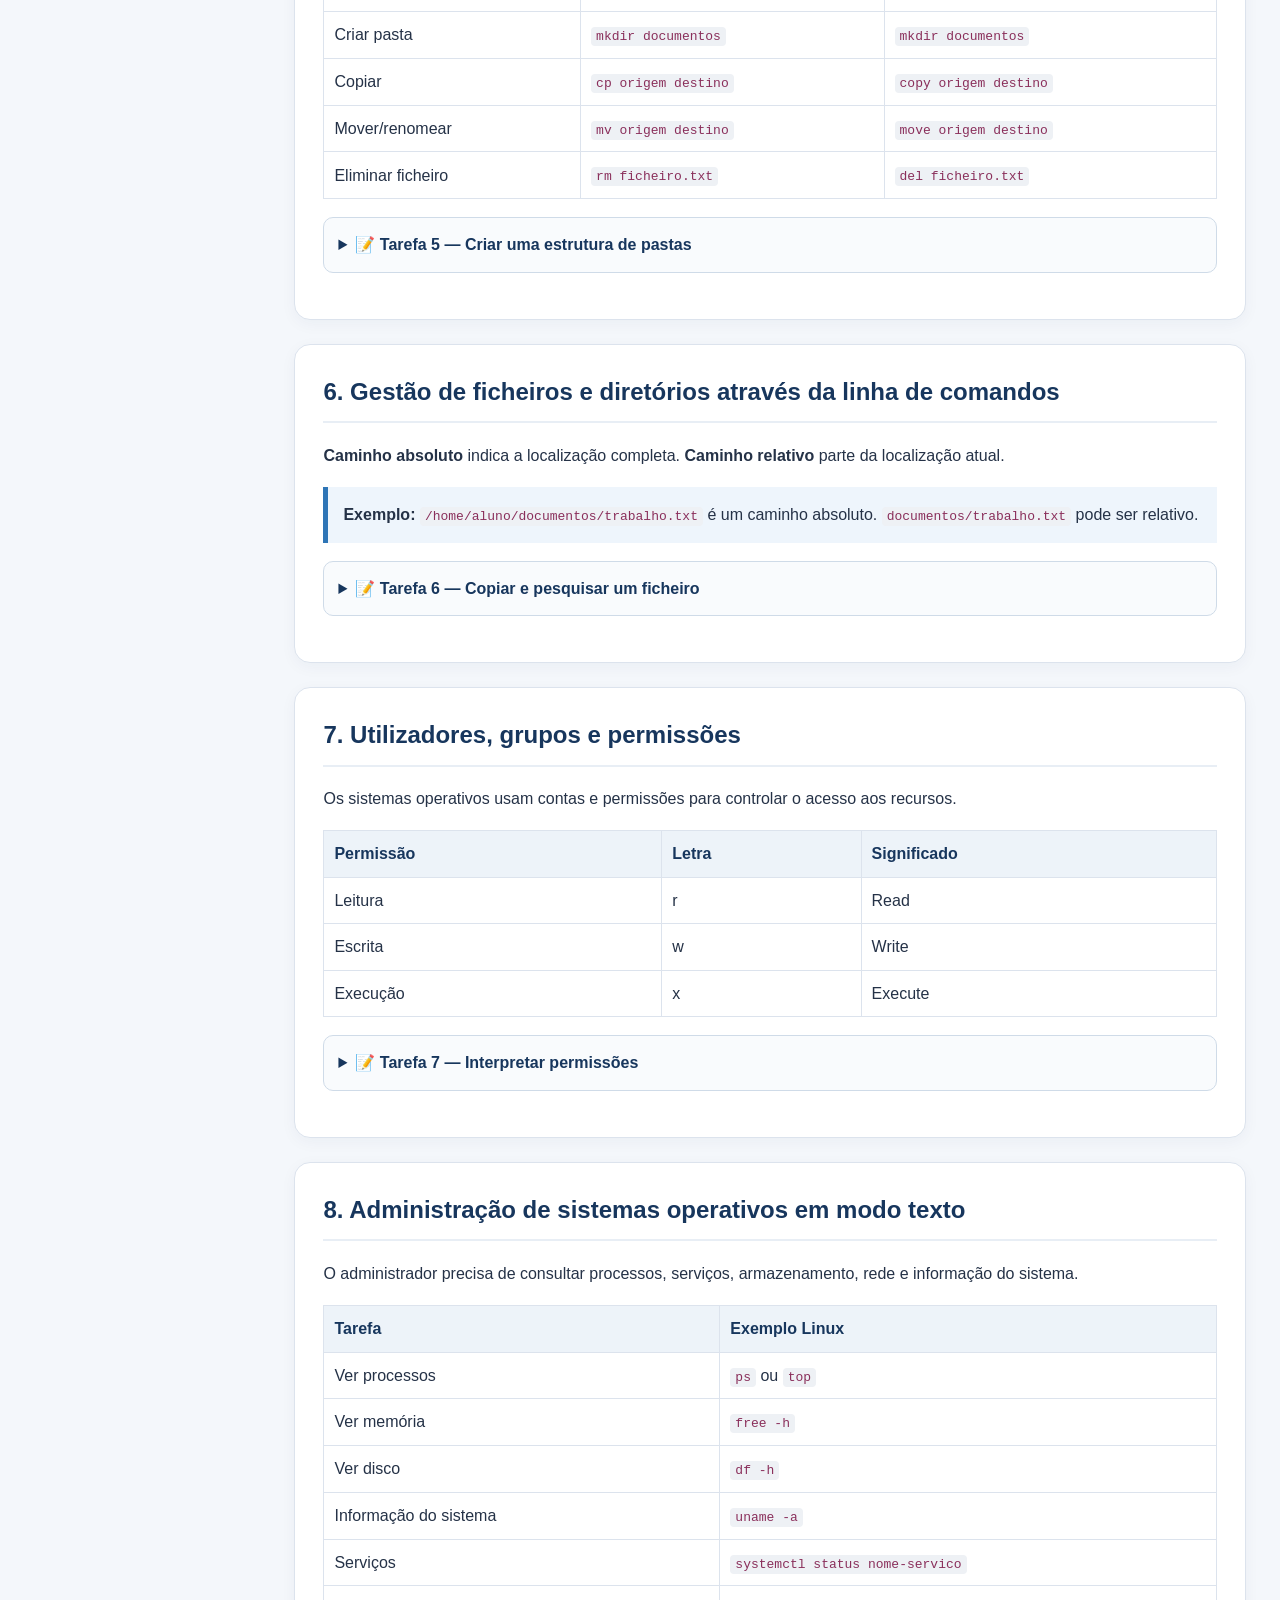
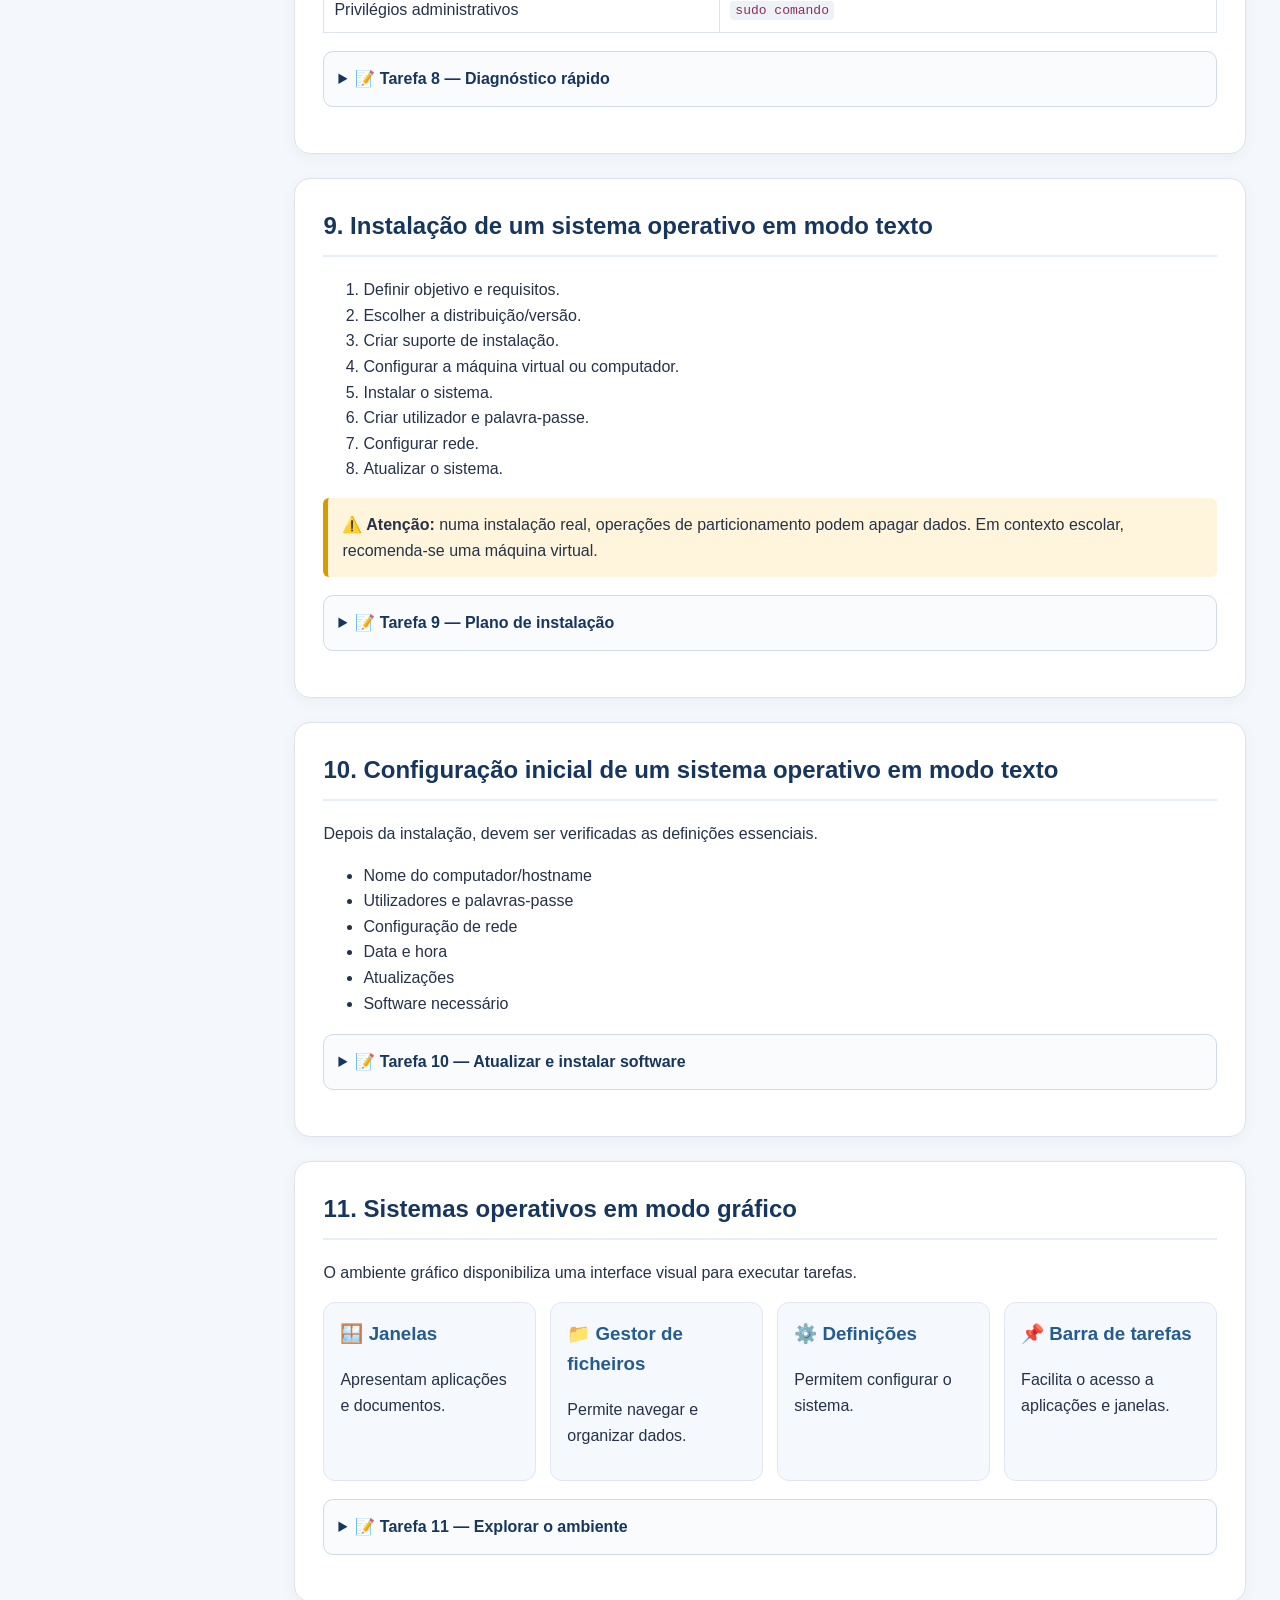
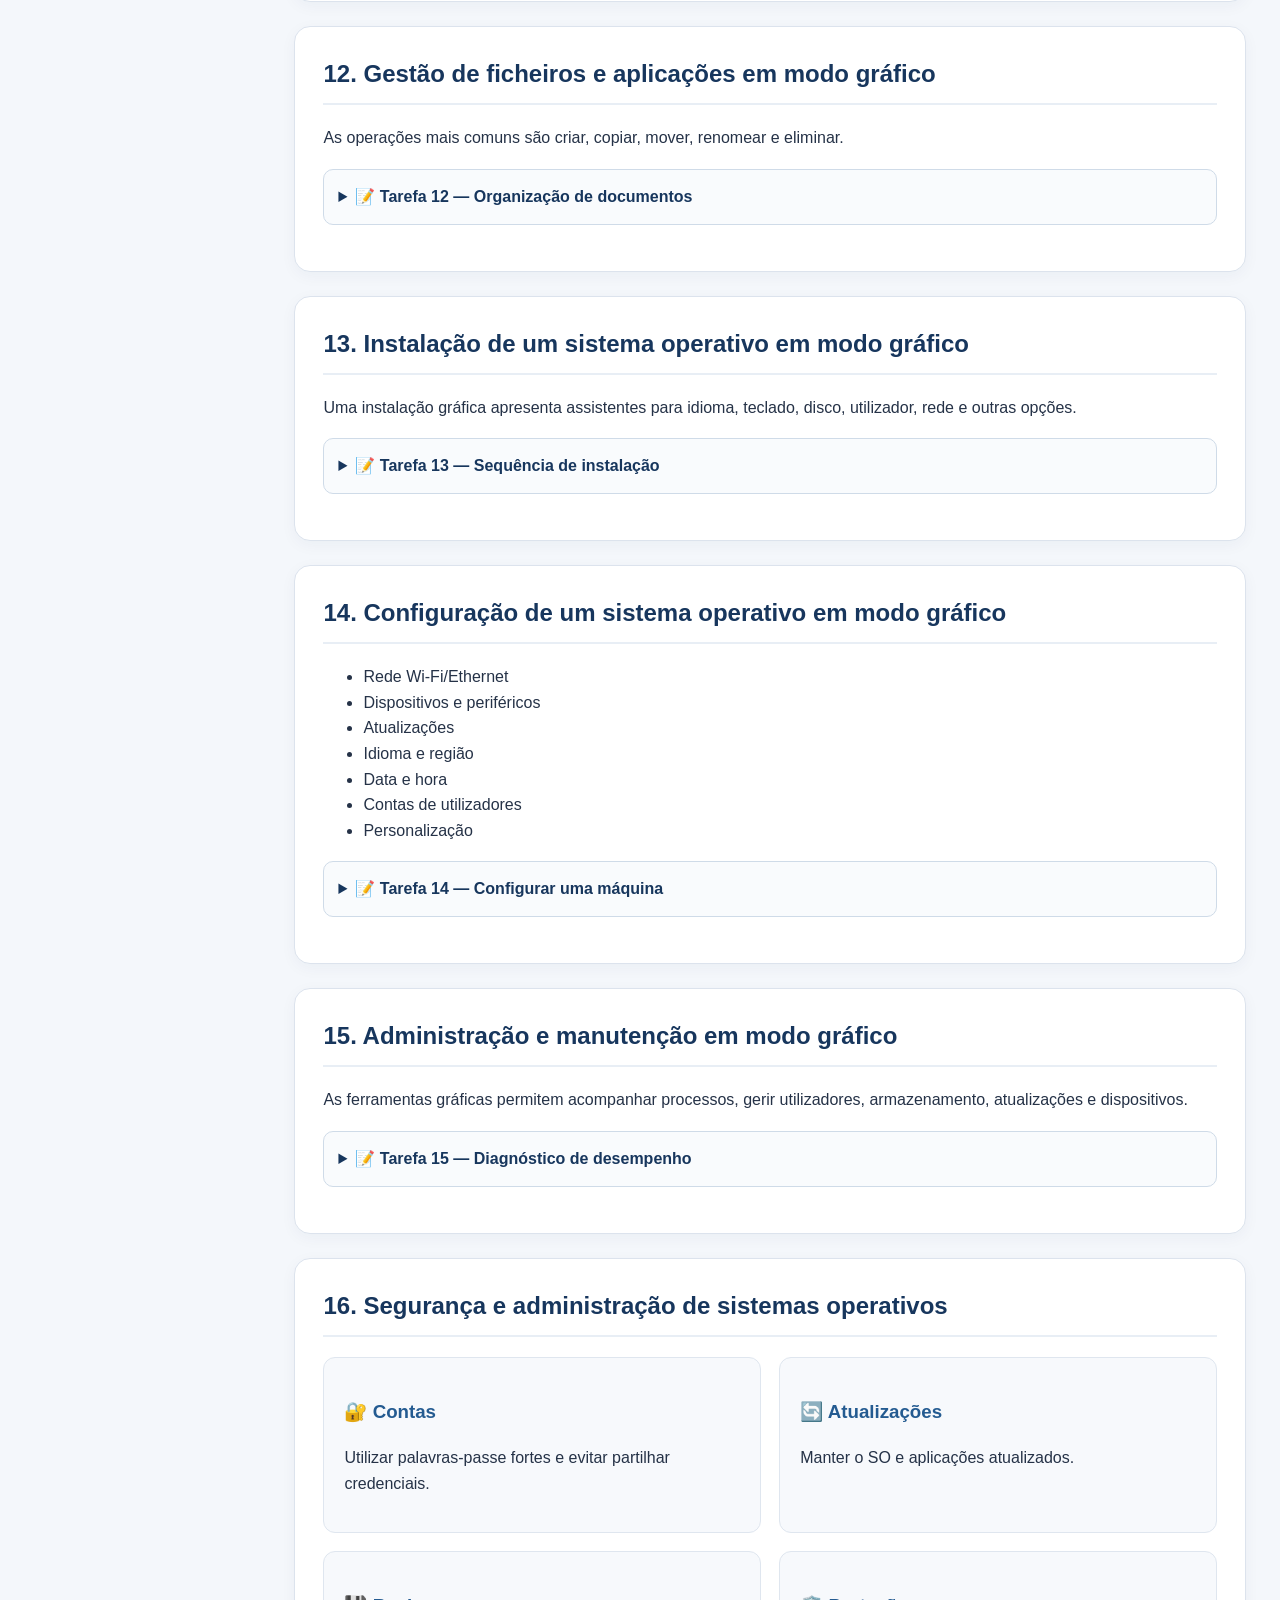
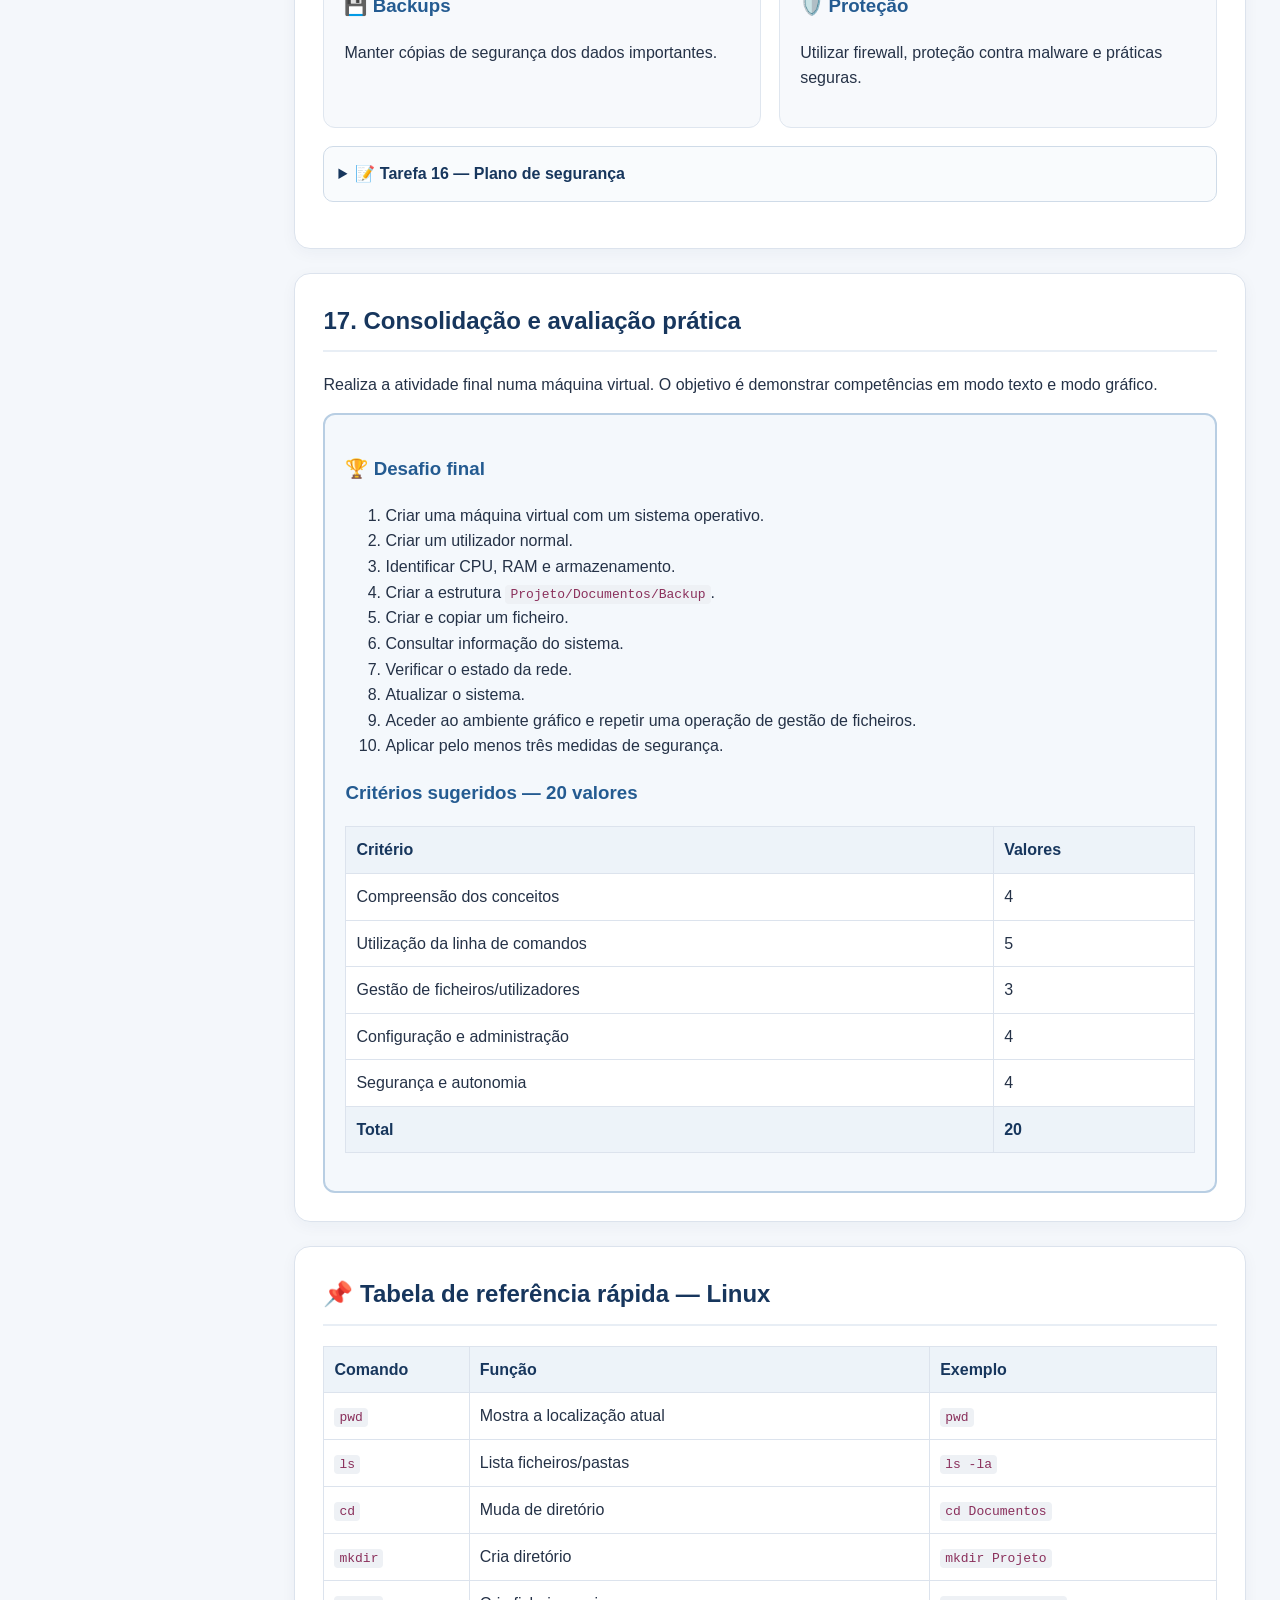
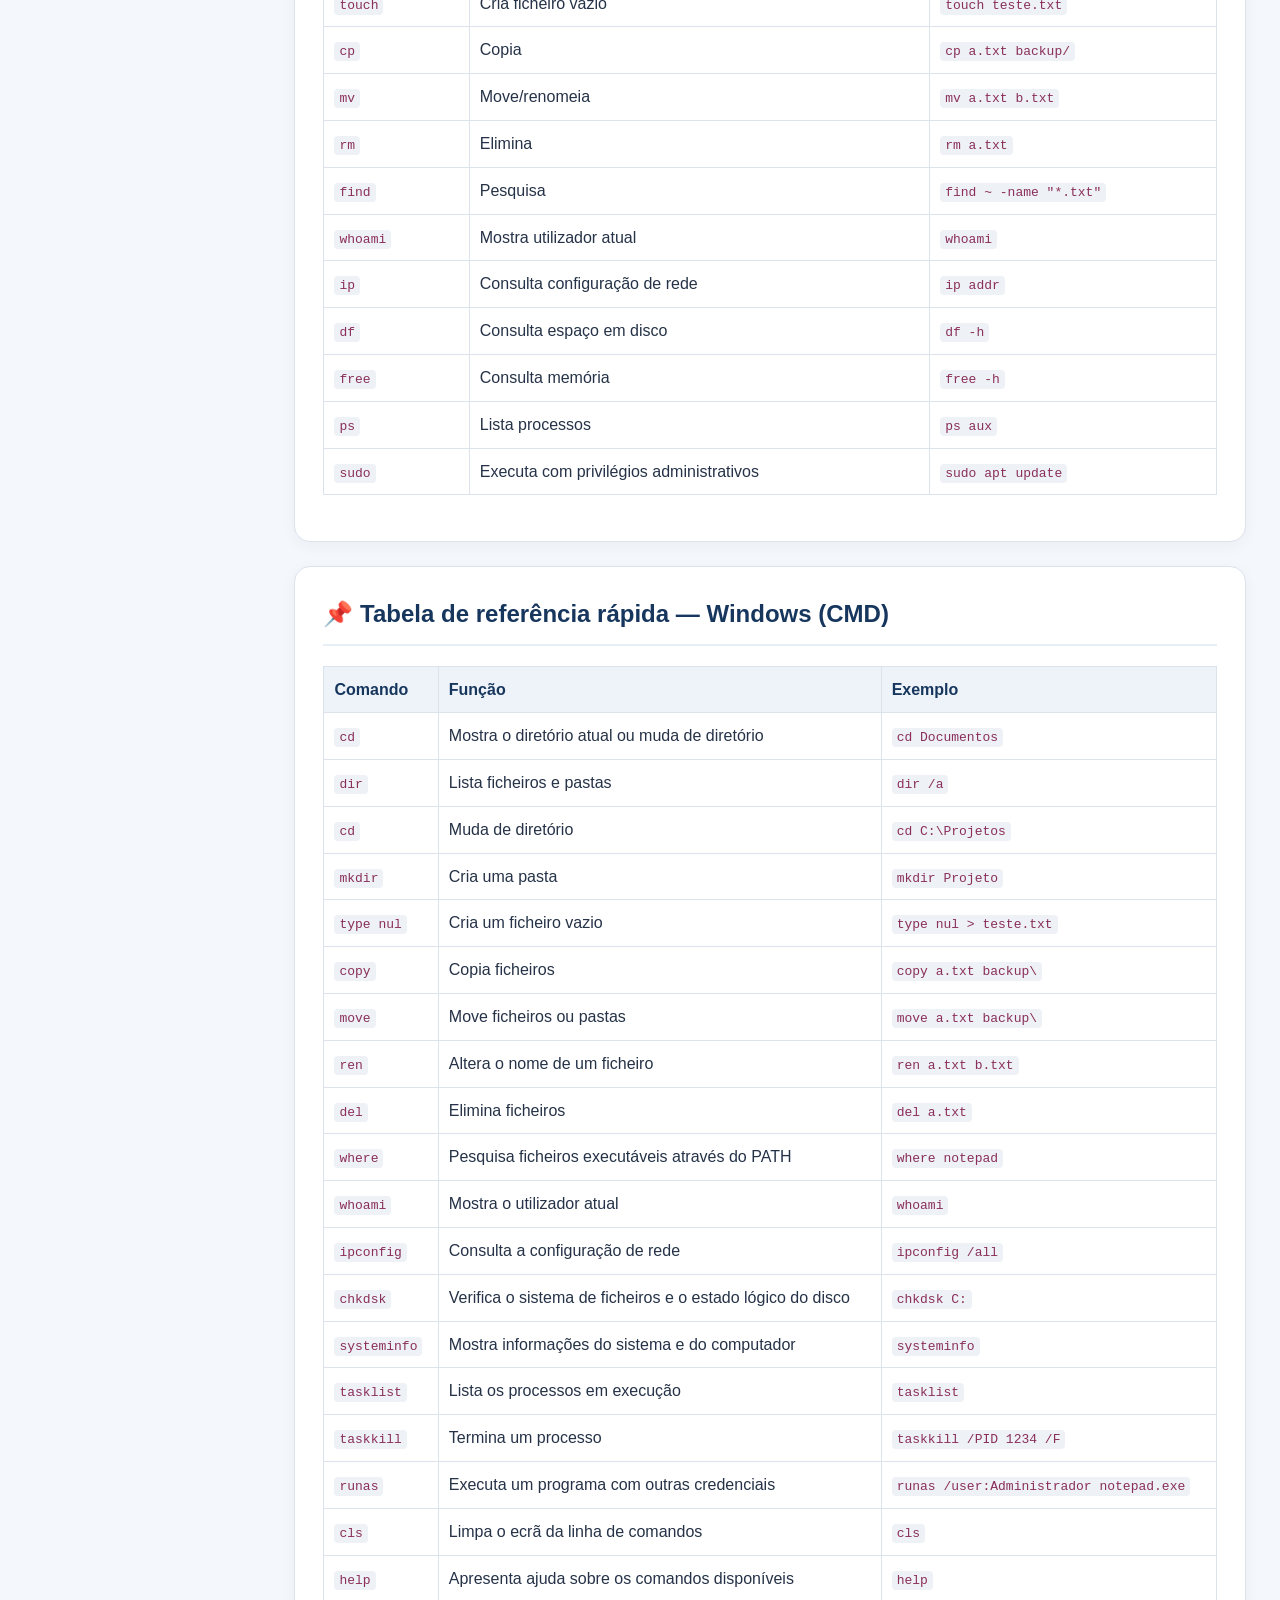
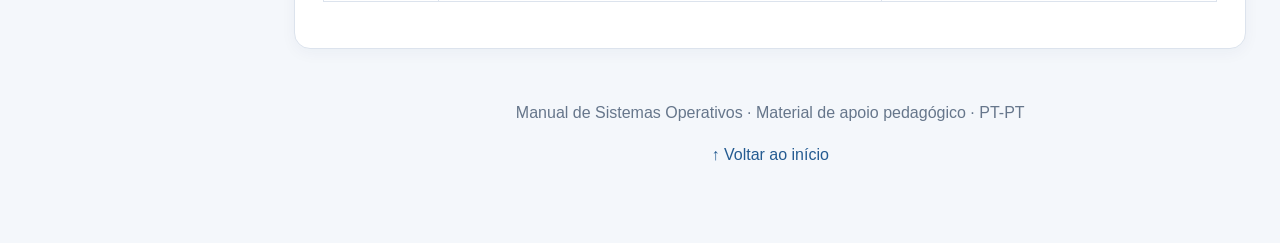
==== commit e3db0997: "Update index.html" ====
--- a/index.html
+++ b/index.html
@@ -316,6 +316,135 @@
 </table>
 </section>
 
+  
+<section id="comandos-ref" class="topic">
+<h2>📌 Tabela de referência rápida — Windows (CMD)</h2>
+
+<table>
+<tr>
+    <th>Comando</th>
+    <th>Função</th>
+    <th>Exemplo</th>
+</tr>
+
+<tr>
+    <td><code>cd</code></td>
+    <td>Mostra o diretório atual ou muda de diretório</td>
+    <td><code>cd Documentos</code></td>
+</tr>
+
+<tr>
+    <td><code>dir</code></td>
+    <td>Lista ficheiros e pastas</td>
+    <td><code>dir /a</code></td>
+</tr>
+
+<tr>
+    <td><code>cd</code></td>
+    <td>Muda de diretório</td>
+    <td><code>cd C:\Projetos</code></td>
+</tr>
+
+<tr>
+    <td><code>mkdir</code></td>
+    <td>Cria uma pasta</td>
+    <td><code>mkdir Projeto</code></td>
+</tr>
+
+<tr>
+    <td><code>type nul</code></td>
+    <td>Cria um ficheiro vazio</td>
+    <td><code>type nul > teste.txt</code></td>
+</tr>
+
+<tr>
+    <td><code>copy</code></td>
+    <td>Copia ficheiros</td>
+    <td><code>copy a.txt backup\</code></td>
+</tr>
+
+<tr>
+    <td><code>move</code></td>
+    <td>Move ficheiros ou pastas</td>
+    <td><code>move a.txt backup\</code></td>
+</tr>
+
+<tr>
+    <td><code>ren</code></td>
+    <td>Altera o nome de um ficheiro</td>
+    <td><code>ren a.txt b.txt</code></td>
+</tr>
+
+<tr>
+    <td><code>del</code></td>
+    <td>Elimina ficheiros</td>
+    <td><code>del a.txt</code></td>
+</tr>
+
+<tr>
+    <td><code>where</code></td>
+    <td>Pesquisa ficheiros executáveis através do PATH</td>
+    <td><code>where notepad</code></td>
+</tr>
+
+<tr>
+    <td><code>whoami</code></td>
+    <td>Mostra o utilizador atual</td>
+    <td><code>whoami</code></td>
+</tr>
+
+<tr>
+    <td><code>ipconfig</code></td>
+    <td>Consulta a configuração de rede</td>
+    <td><code>ipconfig /all</code></td>
+</tr>
+
+<tr>
+    <td><code>chkdsk</code></td>
+    <td>Verifica o sistema de ficheiros e o estado lógico do disco</td>
+    <td><code>chkdsk C:</code></td>
+</tr>
+
+<tr>
+    <td><code>systeminfo</code></td>
+    <td>Mostra informações do sistema e do computador</td>
+    <td><code>systeminfo</code></td>
+</tr>
+
+<tr>
+    <td><code>tasklist</code></td>
+    <td>Lista os processos em execução</td>
+    <td><code>tasklist</code></td>
+</tr>
+
+<tr>
+    <td><code>taskkill</code></td>
+    <td>Termina um processo</td>
+    <td><code>taskkill /PID 1234 /F</code></td>
+</tr>
+
+<tr>
+    <td><code>runas</code></td>
+    <td>Executa um programa com outras credenciais</td>
+    <td><code>runas /user:Administrador notepad.exe</code></td>
+</tr>
+
+<tr>
+    <td><code>cls</code></td>
+    <td>Limpa o ecrã da linha de comandos</td>
+    <td><code>cls</code></td>
+</tr>
+
+<tr>
+    <td><code>help</code></td>
+    <td>Apresenta ajuda sobre os comandos disponíveis</td>
+    <td><code>help</code></td>
+</tr>
+</table>
+</section>
+
+
+  
 <footer>
 <p>Manual de Sistemas Operativos · Material de apoio pedagógico · PT-PT</p>
 <p><a href="#inicio">↑ Voltar ao início</a></p>
@@ -323,4 +452,4 @@
 </main>
 </div>
 </body>
-</html>+</html>
